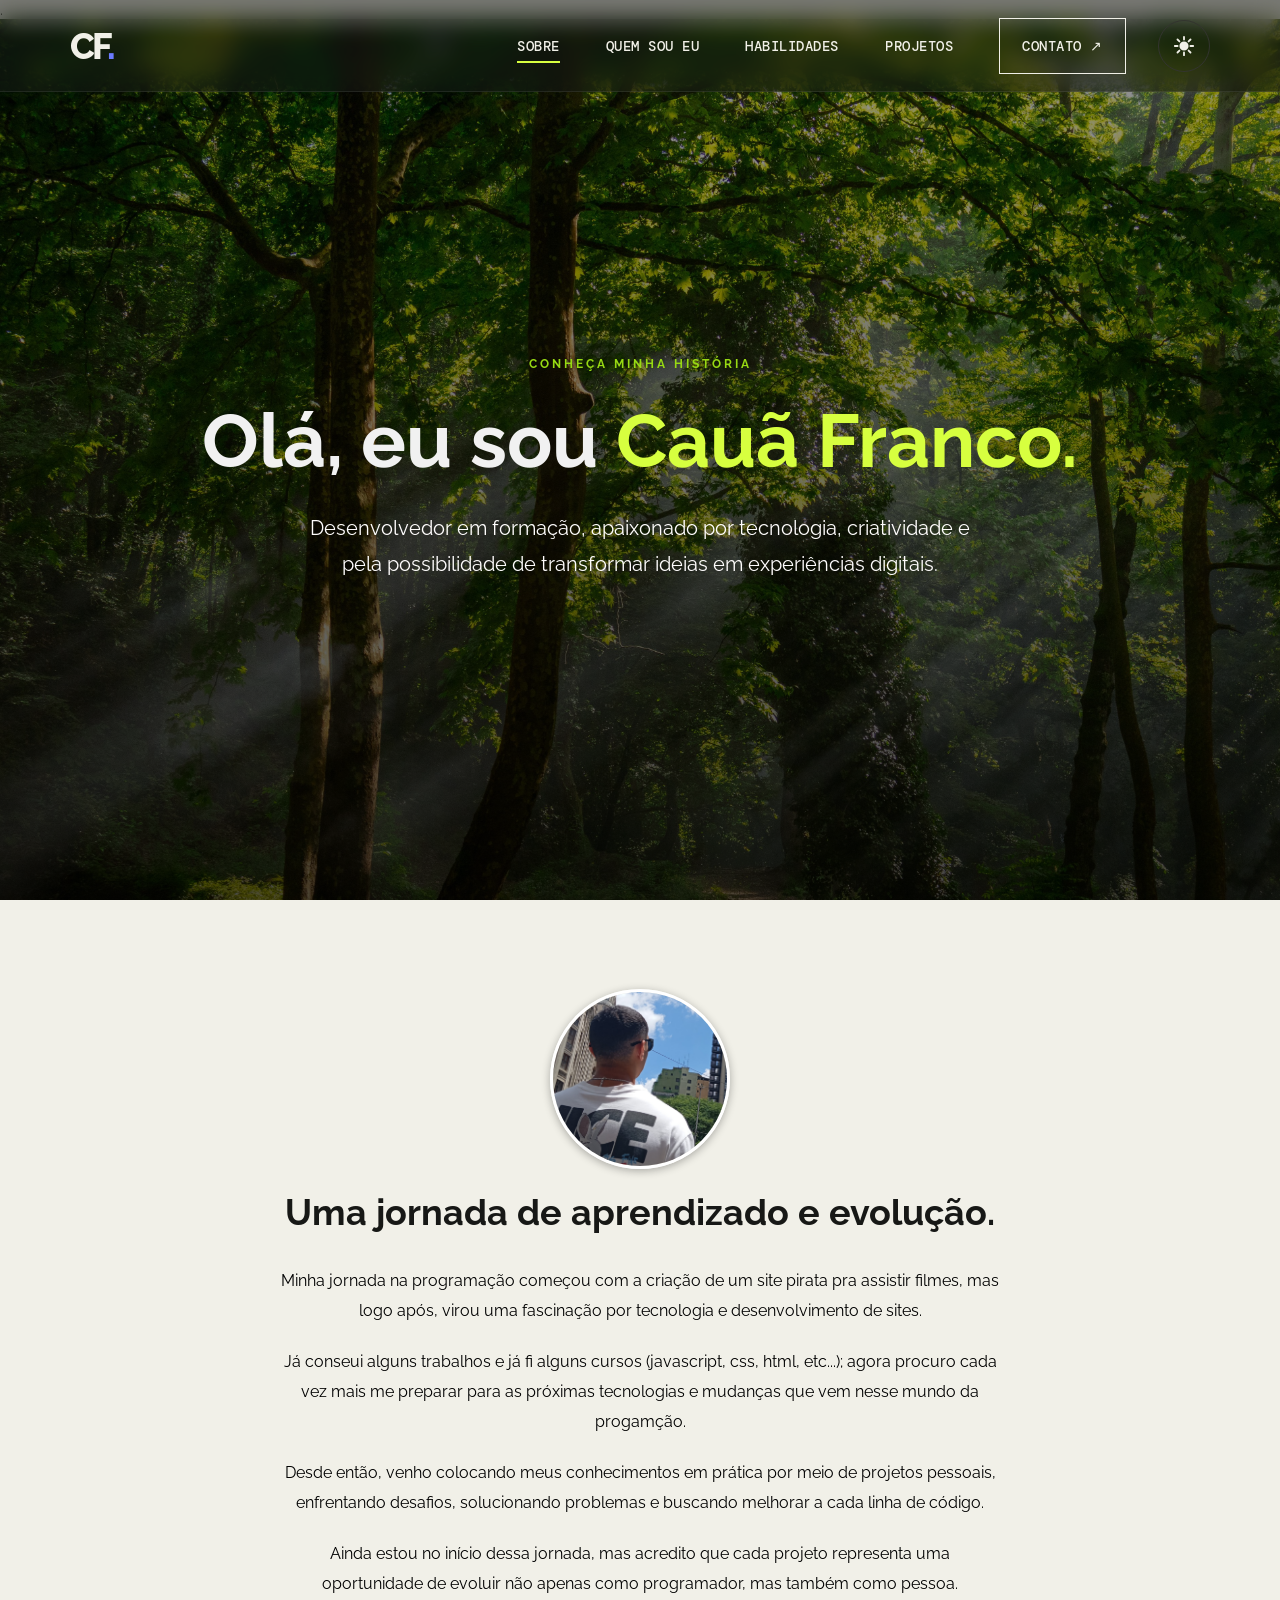
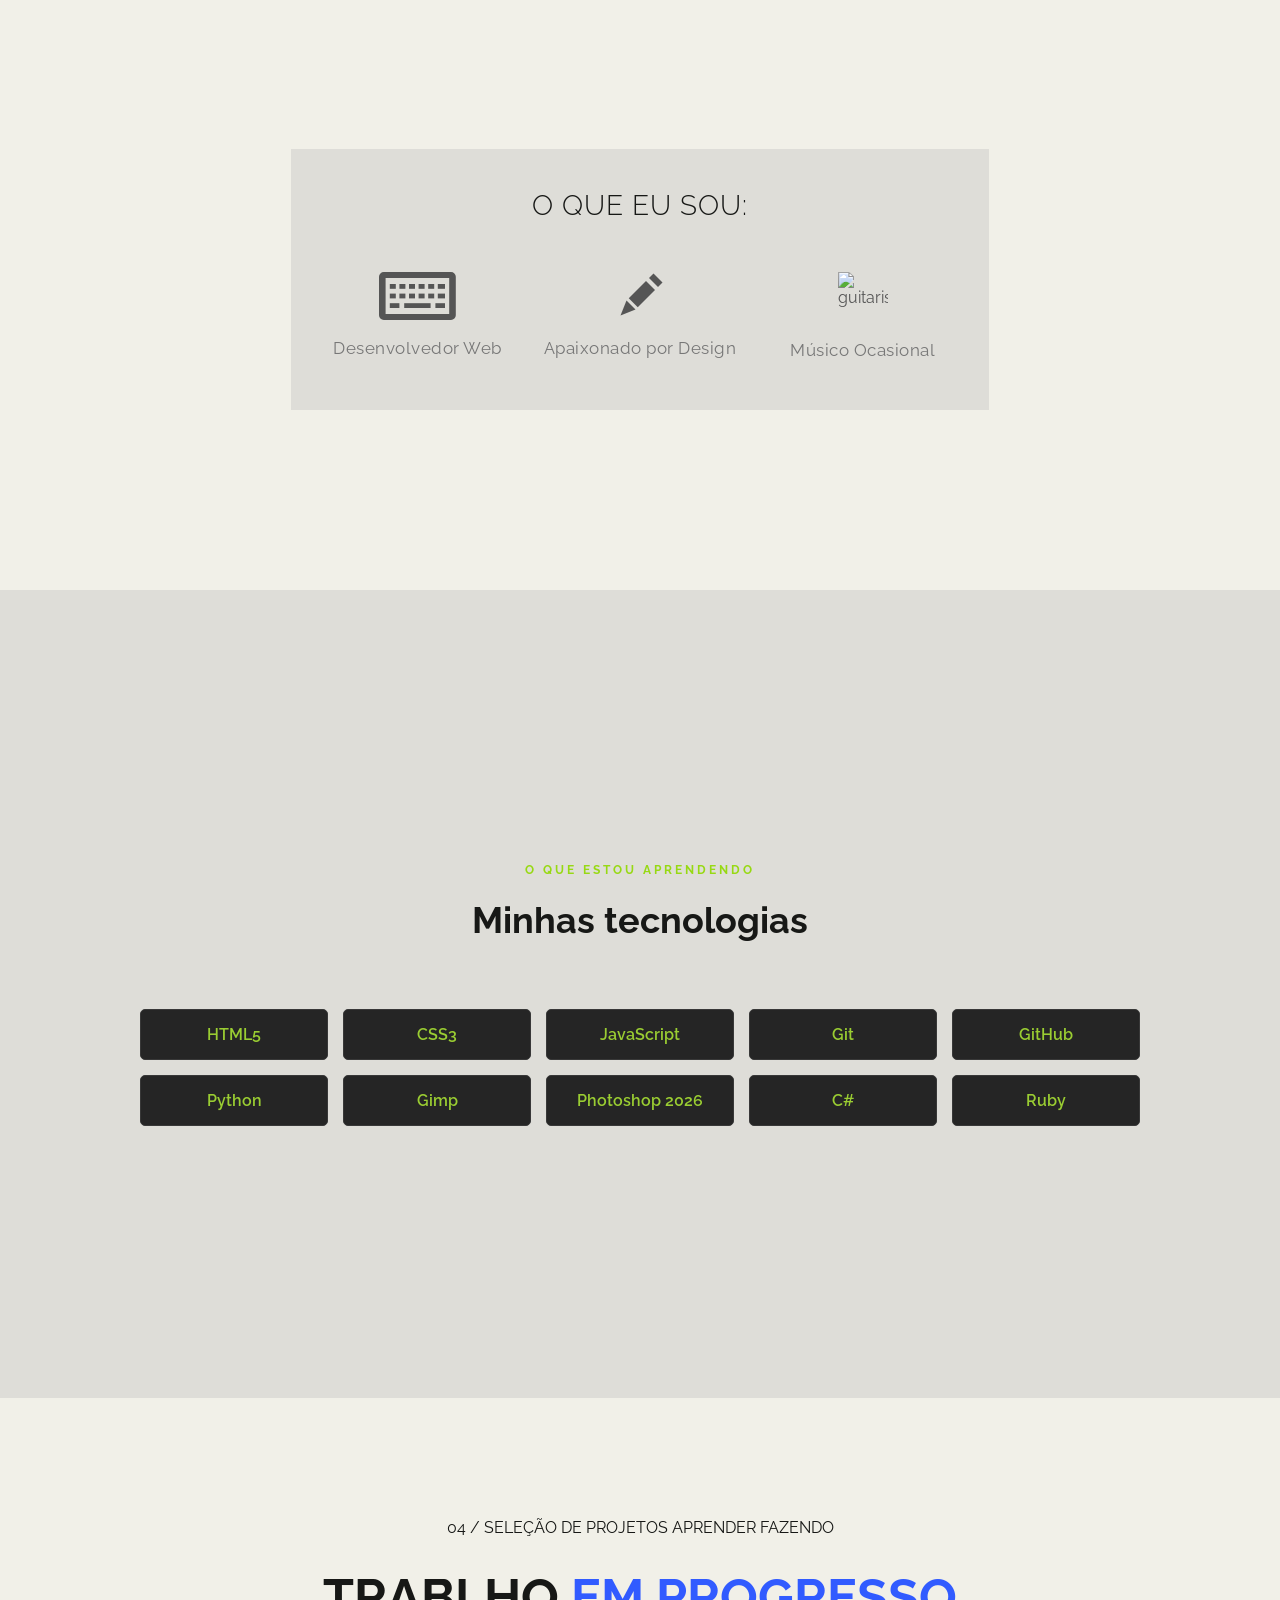
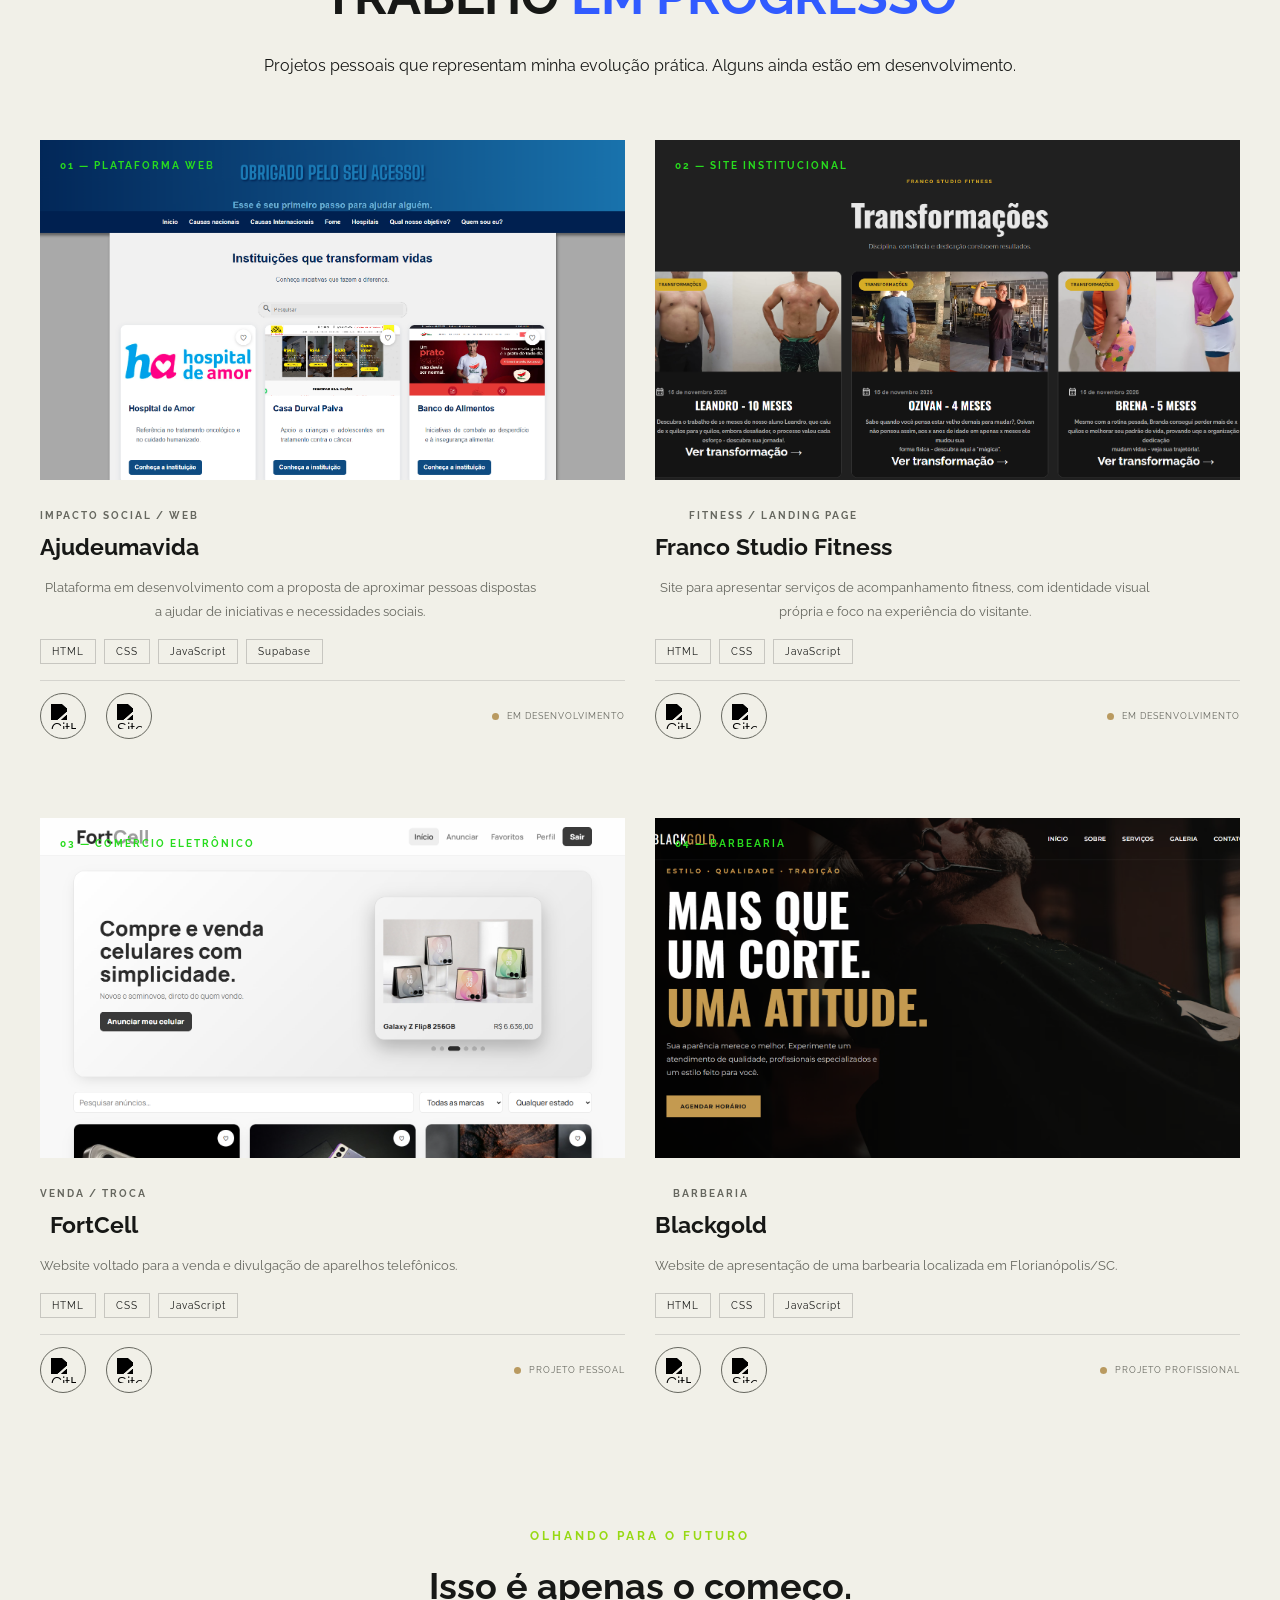
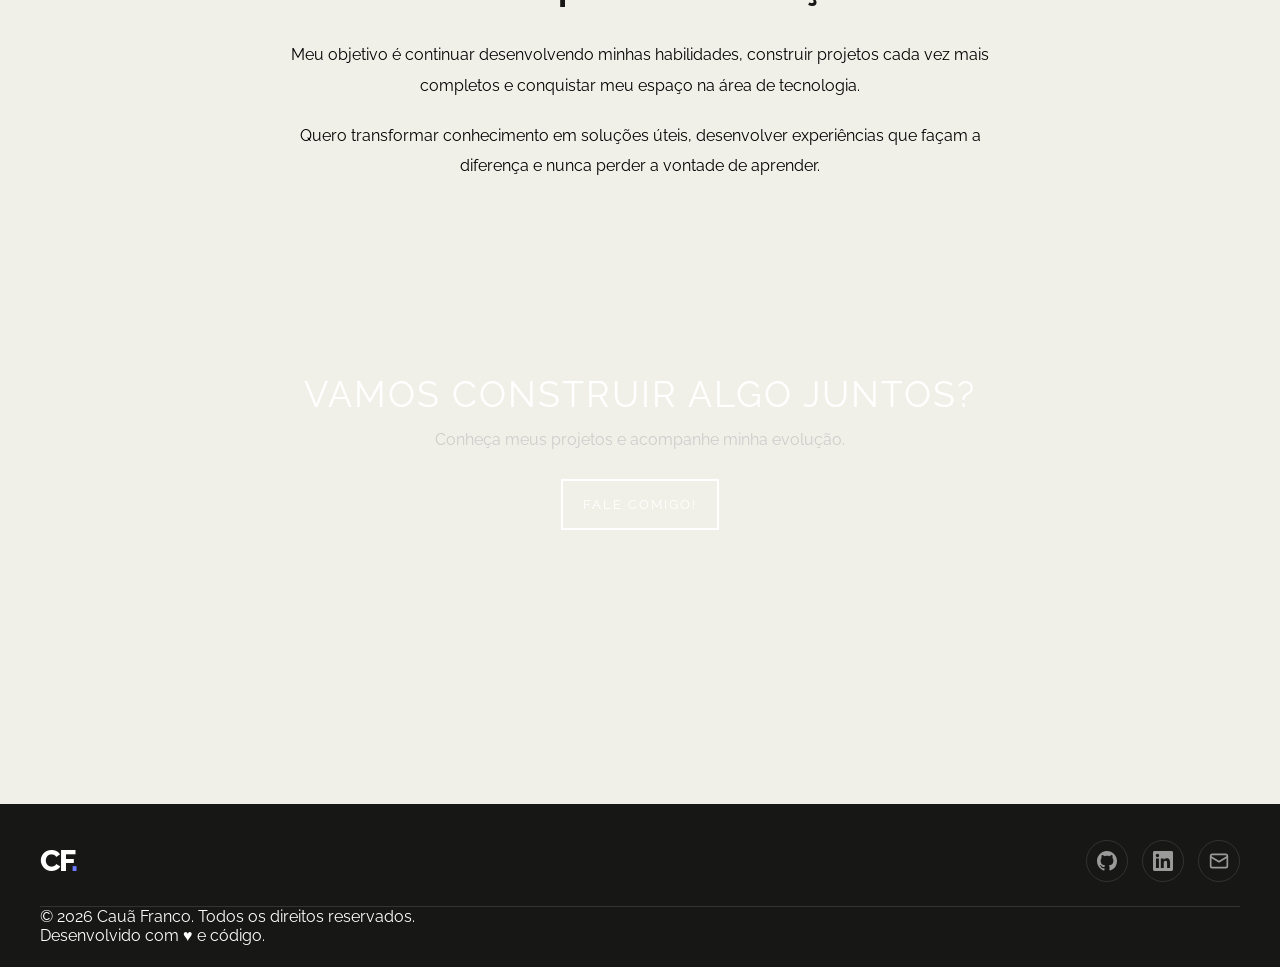
==== index.html @ 5a0cf8c0 "Rename index..html to index.html" ====
<!DOCTYPE html>
<html lang="pt-BR">
<head>
    <meta charset="UTF-8">
    <meta name="viewport" content="width=device-width, initial-scale=1.0">
    <title>Sobre mim | Cauã Franco</title>
    <link rel="stylesheet" href="css/sobre.css">
    <link rel="stylesheet" href="css/imagem.css">
    <link rel="stylesheet" href="css/foto.css">
    <link rel="stylesheet" href="css/header.css">
    <link rel="stylesheet" href="css/dark.css">
    <link rel="stylesheet" href="css/grid.css">.
    <link rel="stylesheet" href="css/footer.css">
    

</head>
<link href="https://fonts.googleapis.com/css2?family=DM+Mono:wght@400;500&display=swap" rel="stylesheet">
<body>
    <header class="topo">
    <a href="index.html" class="logo" aria-label="Ir para o início">CF<span>.</span></a>

    <div class="direita">
        <nav class="menu" id="menu" aria-label="Menu principal">
            <ul>
    <li><a href="#sobre">Sobre</a></li>
    <li><a href="#quem-sou-eu">Quem sou eu</a></li>
    <li><a href="#habilidades">Habilidades</a></li>
    <li><a href="#projetos">Projetos</a></li>
    <li><a href="#contato" class="btn-contato">Contato ↗</a></li>
</ul>
        </nav>

        <button class="tema" id="tema" type="button" aria-label="Alternar tema claro/escuro">
            <svg class="icone-sol" viewBox="0 0 24 24" fill="none" stroke="currentColor" stroke-width="2" stroke-linecap="round" aria-hidden="true">
                <circle cx="12" cy="12" r="4" fill="currentColor"/>
                <path d="M12 2v3M12 19v3M2 12h3M19 12h3M4.9 4.9l2.1 2.1M17 17l2.1 2.1M4.9 19.1L7 17M17 7l2.1-2.1"/>
            </svg>
            <svg class="icone-lua" viewBox="0 0 24 24" fill="none" stroke="currentColor" stroke-width="2" stroke-linecap="round" stroke-linejoin="round" aria-hidden="true">
                <path d="M21 12.8A9 9 0 1 1 11.2 3a7 7 0 0 0 9.8 9.8z"/>
            </svg>
        </button>

        <button class="hamb" id="hamb" type="button" aria-label="Abrir menu" aria-expanded="false" aria-controls="menu">
            <span></span><span></span><span></span>
        </button>
    </div>
</header>
    

    <main class="sobre">
        
        <section class="introducao" id="sobre">
            
            <span class="subtitulo">CONHEÇA MINHA HISTÓRIA</span>

            <h1>Olá, eu sou <span>Cauã Franco.</span></h1>

            <p class="descricao">
                Desenvolvedor em formação, apaixonado por tecnologia,
                criatividade e pela possibilidade de transformar ideias
                em experiências digitais.
            </p>
        </section>

        <section class="trajetoria" id="quem-sou-eu">
            
            <div class="texto">
                <img class="foto" src="imagens/foto.jpeg" alt="foto de perfil">
                
                <h2>Uma jornada de aprendizado e evolução.</h2>
                
                <p style="color: black;">
                    Minha jornada na programação começou com a criação de um site
                    pirata pra assistir filmes, mas logo após, virou uma fascinação por
                    tecnologia e desenvolvimento de sites.
                </p>

                <p style="color: black;">
                    Já conseui alguns trabalhos e já fi alguns
                    cursos (javascript, css, html, etc...); agora
                    procuro  cada vez mais me preparar para as próximas
                    tecnologias e mudanças que vem nesse mundo da progamção.
                </p>

                <p style="color: black;">
                    Desde então, venho colocando meus conhecimentos em
                    prática por meio de projetos pessoais, enfrentando
                    desafios, solucionando problemas e buscando melhorar
                    a cada linha de código.
                </p>

                <p style="color: black;">
                    Ainda estou no início dessa jornada, mas acredito que
                    cada projeto representa uma oportunidade de evoluir
                    não apenas como programador, mas também como pessoa.
                </p>
            </div>

            
            <section class="resumo">
    <h2>O que eu sou:</h2>

    <ul class="resumo-lista">

      <li class="resumo-item">
        <!-- Teclado -->
        <svg viewBox="0 0 64 40" aria-hidden="true">
          <path fill-rule="evenodd" d="M4 0h56a4 4 0 0 1 4 4v32a4 4 0 0 1-4 4H4a4 4 0 0 1-4-4V4a4 4 0 0 1 4-4zm1.5 5v30h53V5h-53z"/>
          <rect x="9"  y="10" width="5" height="4"/>
          <rect x="17" y="10" width="5" height="4"/>
          <rect x="25" y="10" width="5" height="4"/>
          <rect x="33" y="10" width="5" height="4"/>
          <rect x="41" y="10" width="5" height="4"/>
          <rect x="49" y="10" width="6" height="4"/>
          <rect x="9"  y="18" width="5" height="4"/>
          <rect x="17" y="18" width="5" height="4"/>
          <rect x="25" y="18" width="5" height="4"/>
          <rect x="33" y="18" width="5" height="4"/>
          <rect x="41" y="18" width="5" height="4"/>
          <rect x="49" y="18" width="6" height="4"/>
          <rect x="9"  y="26" width="8" height="4"/>
          <rect x="21" y="26" width="22" height="4"/>
          <rect x="47" y="26" width="8" height="4"/>
        </svg>
        <span>Desenvolvedor Web</span>
      </li>

      <li class="resumo-item">
        <!-- Lápis -->
        <svg viewBox="0 0 32 32" aria-hidden="true">
          <path d="M3 29l4-10 6 6z"/>
          <path d="M8.5 17.5L20 6l6 6-11.5 11.5z"/>
          <path d="M22 4l3-3 6 6-3 3z"/>
        </svg>
        <span>Apaixonado por Design</span>
      </li>

      <li class="resumo-item">
        <!-- Árvore -->
        <img width="50" height="50" src="https://img.icons8.com/ios/50/guitarist.png" alt="guitarist"/>
        <span>Músico Ocasional</span>
      </li>

    </ul>
  </section>
        </section>
        <!-- <div class="destaque">
                <span class="codigo">&lt;/&gt;</span>
                <h3>Construindo o futuro, uma linha de código por vez.</h3>
                <p style="color: black;">
                    Curiosidade para aprender. Disciplina para evoluir.
                    Criatividade para construir.
                </p>
            </div> -->

        <section class="conhecimentos">
            <span class="subtitulo2">O QUE ESTOU APRENDENDO</span>

            <h2 class="mys">Minhas tecnologias</h2>

            <div class="tecnologias" id="habilidades">
                <div class="tech">HTML5</div>
                <div class="tech">CSS3</div>
                <div class="tech">JavaScript</div>
                <div class="tech">Git</div>
                <div class="tech">GitHub</div>
                <div class="tech">Python</div>
                <div class="tech">Gimp</div>
                <div class="tech">Photoshop 2026</div>
                <div class="tech">C#</div>
                <div class="tech">Ruby</div>






            </div>
        </section>

        <section class="projects section-wrap" id="projetos">

    <div class="section-heading">
        <span>04 / SELEÇÃO DE PROJETOS</span>
        <span class="section-index">APRENDER FAZENDO</span>
    </div>

    <div class="projects-title">
        <h2 class="trabalho">Trablho <Span>em progresso</Span></h2>
        <p>Projetos pessoais que representam minha evolução prática. Alguns ainda estão em desenvolvimento.</p>
    </div>

    <div class="project-grid">

        <!-- PROJETO 01 -->
        <article class="project-card">
            <div class="project-visual">
                <img src="imagens/auv.png" alt="Ajudeumavida">
                <span class="visual-label">01 — PLATAFORMA WEB</span>
                <div class="visual-bottom">
                    <!-- <span>CONEXÕES QUE AJUDAM</span> -->
                    <!-- <span>↗</span> -->
                </div>
            </div>

            <div class="project-info">
                <div>
                    <span class="project-type">IMPACTO SOCIAL / WEB</span>
                    <h3>Ajudeumavida</h3>
                </div>

                <p>Plataforma em desenvolvimento com a proposta de aproximar pessoas dispostas a ajudar de iniciativas e necessidades sociais.</p>

                <div class="tag-list">
                    <span>HTML</span><span>CSS</span>
                    <span>JavaScript</span><span>Supabase</span>
                </div>

                <div class="project-footer">
                    <div class="imgs-hover">
                        <a href="#" target="_blank" aria-label="GitHub">
                            <img src="https://img.icons8.com/ios/50/github--v1.png" alt="GitHub">
                        </a>
                        <a href="#" target="_blank" aria-label="Site">
                            <img src="https://img.icons8.com/ios/50/link--v1.png" alt="Site">
                        </a>
                    </div>

                    <span class="project-status"><i></i> EM DESENVOLVIMENTO</span>
                </div>
            </div>
        </article>

        <!-- PROJETO 02 -->
        <article class="project-card">
            <div class="project-visual">
                <img src="imagens/fnf.png" alt="Franco Studio Fitness">
                <span class="visual-label">02 — SITE INSTITUCIONAL</span>
                <div class="visual-bottom">
                    <!-- <span>DISCIPLINA • CONSTÂNCIA</span> -->
                    <!-- <span>↗</span> -->
                </div>
            </div>

            <div class="project-info">
                <div>
                    <span class="project-type">FITNESS / LANDING PAGE</span>
                    <h3>Franco Studio Fitness</h3>
                </div>

                <p>Site para apresentar serviços de acompanhamento fitness, com identidade visual própria e foco na experiência do visitante.</p>

                <div class="tag-list">
                    <span>HTML</span><span>CSS</span><span>JavaScript</span>
                </div>

                <div class="project-footer">
                    <div class="imgs-hover">
                        <a href="https://github.com/theguy2006/fsf" target="_blank" rel="noopener noreferrer">
                            <img src="https://img.icons8.com/ios/50/github--v1.png" alt="GitHub">
                        </a>
                        <a href="https://theguy2006.github.io/fsf/" target="_blank" rel="noopener noreferrer">
                            <img src="https://img.icons8.com/ios/50/link--v1.png" alt="Site">
                        </a>
                    </div>

                    <span class="project-status"><i></i> EM DESENVOLVIMENTO</span>
                </div>
            </div>
        </article>

        <!-- PROJETO 03 -->
        <article class="project-card">
            <div class="project-visual">
                <img src="imagens/Captura de tela 2026-11-20 195725.png" alt="FortCell">
                <span class="visual-label">03 — COMÉRCIO ELETRÔNICO</span>
                <div class="cine-title"></span>
                    <!-- <small>SEU PRÓXIMO APARELHO SE ENCONTRA AQUI.</small> -->
                </div>
                <div class="visual-bottom">
                    <!-- <span>VENDA DE ELETRÔNICOS</span> -->
                    <!-- <span>↗</span> -->
                </div>
            </div>

            <div class="project-info">
                <div>
                    <span class="project-type">VENDA / TROCA</span>
                    <h3>FortCell</h3>
                </div>

                <p>Website voltado para a venda e divulgação de aparelhos telefônicos.</p>

                <div class="tag-list">
                    <span>HTML</span><span>CSS</span><span>JavaScript</span>
                </div>

                <div class="project-footer">
                    <div class="imgs-hover">
                        <a href="https://github.com/theguy2006/celularhub_v2" target="_blank" rel="noopener noreferrer">
                            <img src="https://img.icons8.com/ios/50/github--v1.png" alt="GitHub">
                        </a>
                        <a href="https://theguy2006.github.io/celularhub_v2/" target="_blank" rel="noopener noreferrer">
                            <img src="https://img.icons8.com/ios/50/link--v1.png" alt="Site">
                        </a>
                    </div>

                    <span class="project-status"><i></i> PROJETO PESSOAL</span>
                </div>
            </div>
        </article>

        <!-- PROJETO 04 -->
        <article class="project-card">
            <div class="project-visual">
                <img src="imagens/barber.png" alt="Blackgold Barbearia">
                <span class="visual-label">04 — BARBEARIA</span>
                <div class="barber"></span></div>
                <div class="visual-bottom">
                    <!-- <span>SERVIÇOS DE BARBEARIA</span> -->
                    <!-- <span>↗</span> -->
                </div>
            </div>

            <div class="project-info">
                <div>
                    <span class="project-type">BARBEARIA</span>
                    <h3>Blackgold</h3>
                </div>

                <p>Website de apresentação de uma barbearia localizada em Florianópolis/SC.</p>

                <div class="tag-list">
                    <span>HTML</span><span>CSS</span><span>JavaScript</span>
                </div>

                <div class="project-footer">
                    <div class="imgs-hover">
                        <a href="https://github.com/theguy2006/barbearia" target="_blank" rel="noopener noreferrer">
                            <img src="https://img.icons8.com/ios/50/github--v1.png" alt="GitHub">
                        </a>
                        <a href="https://theguy2006.github.io/barbearia/" target="_blank" rel="noopener noreferrer">
                            <img src="https://img.icons8.com/ios/50/link--v1.png" alt="Site">
                        </a>
                    </div>

                    <span class="project-status"><i></i> PROJETO PROFISSIONAL</span>
                </div>
            </div>
        </article> <br> <br> <br>

    </div>
</section>
        

        <section class="objetivo">
            <span class="subtitulo">OLHANDO PARA O FUTURO</span>

            <h2>Isso é apenas o começo.</h2>

            <p style="color: black;">
                Meu objetivo é continuar desenvolvendo minhas habilidades,
                construir projetos cada vez mais completos e conquistar
                meu espaço na área de tecnologia.
            </p>

            <p style="color: black;">
                Quero transformar conhecimento em soluções úteis,
                desenvolver experiências que façam a diferença
                e nunca perder a vontade de aprender.
            </p>
        </section>

        <section class="banner-destaque" id="contato">

    <div class="banner-conteudo">
        <h2>VAMOS CONSTRUIR ALGO JUNTOS?</h2>

        <p>Conheça meus projetos e acompanhe minha evolução.</p>

        <a href="mailto:cauafranco259@gmail.com" target="_blank" class="banner-botao">
            FALE COMIGO!    
        </a>
    </div>

</section>

    </main> <br> <br> <br> <br> <br> <br> <br> <br>
    
<footer class="footer-mini">
    <div class="footer-mini-container">

        <div class="footer-mini-top">
            <a href="index.html" class="footer-mini-logo">CF<span>.</span></a>

            <nav class="footer-mini-social" aria-label="Redes sociais">

    <a href="https://github.com/theguy2006" target="_blank" rel="noopener noreferrer" aria-label="GitHub" title="GitHub">
        <svg viewBox="0 0 16 16" fill="currentColor" aria-hidden="true">
            <path d="M8 0C3.58 0 0 3.58 0 8c0 3.54 2.29 6.53 5.47 7.59.4.07.55-.17.55-.38 0-.19-.01-.82-.01-1.49-2.01.37-2.53-.49-2.69-.94-.09-.23-.48-.94-.82-1.13-.28-.15-.68-.52-.01-.53.63-.01 1.08.58 1.23.82.72 1.21 1.87.87 2.33.66.07-.52.28-.87.51-1.07-1.78-.2-3.64-.89-3.64-3.95 0-.87.31-1.59.82-2.15-.08-.2-.36-1.02.08-2.12 0 0 .67-.21 2.2.82.64-.18 1.32-.27 2-.27.68 0 1.36.09 2 .27 1.53-1.04 2.2-.82 2.2-.82.44 1.1.16 1.92.08 2.12.51.56.82 1.27.82 2.15 0 3.07-1.87 3.75-3.65 3.95.29.25.54.73.54 1.48 0 1.07-.01 1.93-.01 2.2 0 .21.15.46.55.38A8.013 8.013 0 0016 8c0-4.42-3.58-8-8-8z"/>
        </svg>
    </a>

    <a href="https://www.linkedin.com/" target="_blank" rel="noopener noreferrer" aria-label="LinkedIn" title="LinkedIn">
        <svg viewBox="0 0 24 24" fill="currentColor" aria-hidden="true">
            <path d="M20.447 20.452h-3.554v-5.569c0-1.328-.027-3.037-1.852-3.037-1.853 0-2.136 1.445-2.136 2.939v5.667H9.351V9h3.414v1.561h.046c.477-.9 1.637-1.85 3.37-1.85 3.601 0 4.267 2.37 4.267 5.455v6.286zM5.337 7.433a2.062 2.062 0 01-2.063-2.065 2.064 2.064 0 112.063 2.065zm1.782 13.019H3.555V9h3.564v11.452zM22.225 0H1.771C.792 0 0 .774 0 1.729v20.542C0 23.227.792 24 1.771 24h20.451C23.2 24 24 23.227 24 22.271V1.729C24 .774 23.2 0 22.222 0h.003z"/>
        </svg>
    </a>

    <a href="mailto:cauafranco259@gmail.com" aria-label="E-mail" title="E-mail">
        <svg viewBox="0 0 24 24" fill="none" stroke="currentColor" stroke-width="2" stroke-linecap="round" stroke-linejoin="round" aria-hidden="true">
            <rect x="2" y="4" width="20" height="16" rx="2"/>
            <path d="M22 7l-10 6L2 7"/>
        </svg>
    </a>

</nav>
        </div>

        <div class="footer-mini-bottom">
            <p style="color: white;">© 2026 Cauã Franco. Todos os direitos reservados.</p>
            <p style="color: white;">Desenvolvido com <span>♥</span> e código.</p>
        </div>

    </div>
</footer>

<script src="scrips/animation.js"></script>
<script src="scrips/header.js"></script>

</body>
</html>
---- css/sobre.css ----
@import url('https://fonts.googleapis.com/css2?family=Raleway:wght@300;400;500;600;700;800&display=swap');

:root {
  --paper: #f1f0e8;
  --ink: #171816;
  --muted: #66675f;
  --line: #c9c8bd;
  --acid: #d7ff3f;
  --blue: #315bff;

  --section-bg: #deddd8;
  --card-bg: yellowgreen;
  --card-text: #171816;
  --paragraph: #66675f;
}

* {
  margin: 0;
  padding: 0;
  box-sizing: border-box;
  font-family: 'Raleway', sans-serif;
}

body {
  background: var(--paper);
  color: var(--ink);
  overflow-x: hidden;
  width: 100%;
}

/* ---------- Animação Fade In ---------- */

.reveal {
  opacity: 0;
  transform: translateY(25px);
  transition: opacity 0.8s ease, transform 0.8s ease;
}

.reveal.in-view {
  opacity: 1;
  transform: translateY(0);
}

/* ---------- Foto de perfil ---------- */

.foto {
  display: block;
  width: 150px;
  height: 150px;
  border-radius: 50%;
  object-fit: cover;
  margin: 10px auto;
  border: 3px solid #ffffff;
  box-shadow: 0 2px 8px rgba(0, 0, 0, 0.3);
}

/* ---------- Container geral ---------- */

.sobre {
  width: 100%;
  max-width: 1200px;
  margin: 0 auto;
  text-align: center;
}

/* ---------- Subtítulos (texto verde pequeno) ---------- */

.subtitulo,
.subtitulo2 {
  display: block;
  color: rgb(151, 217, 19);
  font-size: 12px;
  font-weight: 700;
  letter-spacing: 3px;
  text-align: center;
}

/* ---------- Introdução (topo) ---------- */

.introducao {
  width: 100vw;
  min-height: 100vh;
  position: relative;
  left: 50%;
  margin-left: -50vw;

  background-image:
    linear-gradient(rgba(0, 0, 0, 0.4), rgba(0, 0, 0, 0.7)),
    url("../imagens/alessio-soggetti-gdE-5Oui1Y0-unsplash.jpg");
  background-size: cover;
  background-position: center;
  background-repeat: no-repeat;
  background-attachment: fixed;

  display: flex;
  flex-direction: column;
  justify-content: center;
  align-items: center;

  padding: 0 10%;
  text-align: center;
}

.introducao h1 {
  font-size: clamp(40px, 7vw, 75px);
  margin: 25px 0;
  font-weight: 700;
  color: #f1f1f1;
}

.introducao h1 span {
  color: var(--acid);
}

.descricao {
  margin: 0 auto;
  color: #fffdfd;
  font-size: 20px;
  line-height: 1.8;
  max-width: 700px;
  text-align: center;
}

/* ---------- Trajetória ---------- */

.trajetoria {
  display: grid;
  grid-template-columns: minmax(0, 1fr);
  justify-items: center;
  align-items: center;
  gap: 70px;
  max-width: 900px;
  margin: 0 auto 120px;
  padding-top: 60px;
  text-align: center;
}

.destaque {
  width: 100%;
  max-width: 600px;
  background: var(--card-bg);
  border: 1px solid #383838;
  border-radius: 12px;
  padding: 40px;
  text-align: center;
}

.destaque h3 {
  font-size: 25px;
  margin: 25px 0;
  line-height: 1.5;
}

.destaque p {
  color: var(--card-text);
  line-height: 1.8;
}

.parar {
  color: black;
}

.codigo {
  color: var(--ink);
  font-size: 55px;
  font-weight: 800;
}

/* ---------- Conhecimentos ---------- */

.conhecimentos {
  width: 100vw;
  position: relative;
  left: 50%;
  margin-left: -50vw;
  margin-bottom: 120px;
  padding: 100px 5%;
  background-color: var(--section-bg);
  text-align: center;
}

.tecnologias {
  --gap: 15px;
  display: flex;
  flex-wrap: wrap;
  justify-content: center;
  align-items: stretch;
  gap: var(--gap);
  max-width: 1000px;   /* largura total das 5 colunas */
  margin: 35px auto 0;
}

.tech {
  flex: 0 0 calc((100% - 4 * var(--gap)) / 5); /* 5 por linha */
  text-align: center;
}

.tech {
  padding: 15px 25px;
  background: #252525;
  border: 1px solid #383838;
  border-radius: 5px;
  color: yellowgreen;
  font-weight: 600;
  transition: 0.3s;
}

.tech:hover {
  transform: translateY(-5px);
}

/* ---------- Objetivo ---------- */

.objetivo {
  max-width: 940px;
  margin: 0 auto;
  padding-bottom: 50px;
  text-align: center;
}

/* ---------- Títulos e textos centralizados (padrão único) ---------- */

.texto,
.conhecimentos,
.objetivo {
  text-align: center;
}

.texto h2,
.conhecimentos h2,
.objetivo h2,
.mys {
  display: block;
  margin: 20px auto 30px;
  font-size: clamp(26px, 4vw, 36px);
  line-height: 1.3;
  text-align: center;
}

.texto p,
.objetivo p {
  max-width: 720px;
  margin: 0 auto 20px;
  color: var(--paragraph);
  font-size: 16px;
  line-height: 1.9;
  text-align: center;
}
.trabalho{
    font-size: 50px;
    text-transform: uppercase;
    padding: 30px;
}
.trabalho span{
    color: #315bff;
}
/* ---------- Responsivo (sempre por último) ---------- */

@media (max-width: 768px) {
  .sobre {
    width: 90%;
    padding: 65px 0;
  }

  .introducao {
    margin-bottom: 75px;
  }

  .trajetoria {
    gap: 35px;
    margin-bottom: 80px;
  }

  .destaque {
    padding: 30px 20px;
  }



  .descricao {
    font-size: 18px;
  }
}
.conhecimentos {
  min-height: calc(100vh - 92px); /* tela inteira, menos a altura do header */
  display: flex;
  flex-direction: column;
  justify-content: center;
  align-items: center;
  padding: 60px 5%;
}
@media (max-width: 768px) {
  .tech {
    flex: 0 0 calc((100% - 2 * var(--gap)) / 3); /* 3 por linha */
  }
}

@media (max-width: 480px) {
  .tech {
    flex: 0 0 calc((100% - var(--gap)) / 2); /* 2 por linha */
  }
}
---- css/imagem.css ----
.banner-destaque {
    width: 100vw;
    min-height: 400px;

    position: relative;
    left: 50%;
    margin-left: -50vw;

    box-sizing: border-box;

    display: flex;
    align-items: center;
    justify-content: center;

    overflow: hidden;
    text-align: center;

    background-image:
        linear-gradient(
            rgba(0, 0, 0, 0.65),
            rgba(0, 0, 0, 0.65)
        ),
        url("../imagens/pc.jpg");

    background-size: cover;
    background-position: center;
    background-repeat: no-repeat;
    background-attachment: fixed;
}

.banner-conteudo {
    position: relative;
    z-index: 1;
    padding: 40px 20px;
    color: white;
}

.banner-conteudo h2 {
    font-size: clamp(22px, 3vw, 36px);
    font-weight: 400;
    letter-spacing: 2px;
    margin-bottom: 15px;
}

.banner-conteudo p {
    color: #ccc;
    font-size: 16px;
    margin-bottom: 30px;
}

.banner-botao {
    display: inline-block;
    padding: 16px 20px;

    border: 2px solid white;
    color: white;

    text-decoration: none;
    letter-spacing: 2px;
    font-size: 13px;

    transition: 0.3s;
}

.banner-botao:hover {
    background: white;
    color: black;
    padding: 16px 30px;
}
---- css/foto.css ----
.foto {
  display: block;
  width: 180px;
  height: auto;
  border-radius: 50%;
  object-fit: cover;
  margin: 10px auto;
  border: 3px solid #ffffff;
  box-shadow: 0 2px 8px rgba(0, 0, 0, 0.3);
}
.resumo {
      max-width: 820px;
      margin: 60px auto;
      padding: 40px 30px 50px;
      background: #DEDDD8;
      text-align: center;
    }

    .resumo h2 {
      margin: 0 0 50px;
      font-size: clamp(20px, 3vw, 28px);
      font-weight: 300;
      letter-spacing: 1px;
      text-transform: uppercase;
      color: #171816;
    }

    .resumo-lista {
      display: grid;
      grid-template-columns: repeat(3, 1fr);
      gap: 30px;
      list-style: none;
    }

    .resumo-item {
      display: flex;
      flex-direction: column;
      align-items: center;
      gap: 18px;
      color: #555;
      transition: transform 0.3s ease;
    }

    .resumo-item:hover {
      transform: translateY(-5px);
    }

    .resumo-item svg {
      height: 48px;
      width: auto;
      fill: currentColor;
    }

    .resumo-item span {
      font-size: 17px;
      font-weight: 400;
      letter-spacing: 0.5px;
      color: #777;
    }

    @media (max-width: 600px) {
      .resumo-lista {
        grid-template-columns: 1fr;
        gap: 40px;
      }
    }

    /* ===== ATÉ AQUI ===== */

    body {
      margin: 0;
      background: #f1f0e8;
      font-family: 'Raleway', sans-serif;
    }
---- css/header.css ----
html {
  scroll-behavior: smooth;
  scroll-padding-top: 92px;
}

.topo {
  position: fixed;
  top: 0;
  left: 0;
  width: 100%;
  height: 92px;
  z-index: 1000;
  display: flex;
  align-items: center;
  justify-content: space-between;
  padding: 0 clamp(20px, 5.5vw, 105px);
  border-bottom: 1px solid #2a2b28;
    background: rgba(23, 24, 22, 0.55);
  -webkit-backdrop-filter: blur(12px) saturate(140%);
  backdrop-filter: blur(12px) saturate(140%);
  border-bottom: 1px solid rgba(255, 255, 255, 0.08);

}

.logo {
  font-size: 36px;
  font-weight: 800;
  letter-spacing: -3px;
  color: #f1f0e8;
  text-decoration: none;
  line-height: 1;
}

.logo span {
  color: #6c7bff;
}

.direita {
  display: flex;
  align-items: center;
  gap: clamp(20px, 2.5vw, 48px);
}

/* Menu */
.menu ul {
  display: flex;
  align-items: center;
  gap: clamp(24px, 3.6vw, 70px);
  list-style: none;
}

.menu a {
  position: relative;
  font-family: 'DM Mono', monospace;
  font-size: 14px;
  font-weight: 500;
  letter-spacing: 0.5px;
  text-transform: uppercase;
  text-decoration: none;
  color: #f1f0e8;
  padding: 6px 0;
}

.menu a:not(.btn-contato)::after {
  content: "";
  position: absolute;
  left: 0;
  bottom: -2px;
  width: 100%;
  height: 2px;
  background: #d7ff3f;
  transform: scaleX(0);
  transform-origin: left;
  transition: transform 0.3s ease;
}

.menu a:not(.btn-contato):hover::after,
.menu a.ativo:not(.btn-contato)::after {
  transform: scaleX(1);
}

.menu .btn-contato {
  display: inline-block;
  padding: 18px 22px;
  border: 1px solid #f1f0e8;
  transition: background 0.3s ease, color 0.3s ease;
}

.menu .btn-contato:hover {
  background: #f1f0e8;
  color: #171816;
}

/* Botão de tema */
.tema {
  width: 52px;
  height: 52px;
  display: grid;
  place-items: center;
  border-radius: 50%;
  border: 1px solid #33342f;
  background: transparent;
  color: #f1f0e8;
  cursor: pointer;
  transition: border-color 0.3s ease, transform 0.3s ease;
}

.tema:hover {
  border-color: #f1f0e8;
  transform: rotate(20deg);
}

.tema svg {
  width: 22px;
  height: 22px;
}

.icone-lua {
  display: none;
}

[data-theme="dark"] .icone-sol {
  display: none;
}

[data-theme="dark"] .icone-lua {
  display: block;
}

/* Hambúrguer (só no celular) */
.hamb {
  display: none;
  width: 52px;
  height: 52px;
  border-radius: 50%;
  border: 1px solid #33342f;
  background: transparent;
  cursor: pointer;
  flex-direction: column;
  align-items: center;
  justify-content: center;
  gap: 5px;
}

.hamb span {
  width: 20px;
  height: 2px;
  background: #f1f0e8;
}

@media (max-width: 900px) {
  .hamb {
    display: flex;
  }

  .menu {
    position: absolute;
    top: 92px;
    left: 0;
    width: 100%;
    background: #171816;
    border-bottom: 1px solid #2a2b28;
    max-height: 0;
    overflow: hidden;
    transition: max-height 0.4s ease;
  }

  .menu.aberto {
    max-height: 420px;
  }

  .menu ul {
    flex-direction: column;
    align-items: center;
    gap: 26px;
    padding: 30px 20px 36px;
  }
}
---- css/dark.css ----
/* ===== dark.css ===== */

/* Transição suave ao trocar de tema */
.resumo,
.conhecimentos,
.tech,
.project-card,
.footer-mini {
  transition: background 0.3s ease, color 0.3s ease, border-color 0.3s ease;
}

/* Cores base do tema escuro */
[data-theme="dark"] {
  color-scheme: dark; /* barra de rolagem e campos também ficam escuros */
  --paper: #121311;
  --ink: #f1f0e8;
  --muted: #a7a89f;
  --line: #2f302b;
  --section-bg: #1a1b19;
  --paragraph: #b9bab0;
}

/* Foto de perfil */
[data-theme="dark"] .foto {
  border-color: #2f302b;
  box-shadow: 0 2px 10px rgba(0, 0, 0, 0.6);
}

/* "O que eu sou" */
[data-theme="dark"] .resumo {
  background: #1d1e1b;
}

[data-theme="dark"] .resumo h2 {
  color: var(--ink);
}

[data-theme="dark"] .resumo-item {
  color: #d4d4cb;
}

[data-theme="dark"] .resumo-item span {
  color: #9a9b92;
}

/* Ícones pretos (guitarrista) viram claros */
[data-theme="dark"] .resumo-item img {
  filter: invert(1);
}

/* Tecnologias */
[data-theme="dark"] .tech {
  background: #252622;
  border-color: #33342f;
}

/* Projetos (ajuste os nomes se o seu CSS usar outros) */
[data-theme="dark"] .project-card {
  background: #1a1b19;
  border-color: var(--line);
}

[data-theme="dark"] .project-info h3,
[data-theme="dark"] .projects-title h2 {
  color: var(--ink);
}

[data-theme="dark"] .project-info p,
[data-theme="dark"] .projects-title p {
  color: var(--paragraph);
}

[data-theme="dark"] .section-heading,
[data-theme="dark"] .project-type {
  color: var(--muted);
}

[data-theme="dark"] .tag-list span {
  border-color: var(--line);
  color: var(--paragraph);
}

/* Ícones pretos de GitHub/Site nos cards */
[data-theme="dark"] .imgs-hover img {
  filter: invert(1);
}

/* Rodapé: separa do fundo, que agora é escuro também */
[data-theme="dark"] .footer-mini {
  border-top: 1px solid var(--line);
}
/* Fundo geral */
html[data-theme="dark"],
html[data-theme="dark"] body {
  background: #121311;
  color: #f1f0e8;
}

/* Blocos que não devem ter fundo próprio */
html[data-theme="dark"] .sobre,
html[data-theme="dark"] .trajetoria,
html[data-theme="dark"] .texto,
html[data-theme="dark"] .objetivo {
  background: transparent;
}

/* Seção de tecnologias (tinha cor fixa #deddd8) */
html[data-theme="dark"] .conhecimentos {
  background: #1a1b19;
}

/* Textos: o !important vence até o style="color: black" que ficou no HTML */
html[data-theme="dark"] .texto p,
html[data-theme="dark"] .objetivo p {
  color: #f1f0e8 !important;
}
---- css/grid.css ----
/* GRID DE PROJETOS */

.project-grid {
    display: grid;
    grid-template-columns: repeat(2, minmax(0, 1fr));
    gap: 55px 30px;
    margin-top: 65px;
}

.project-card {
    min-width: 0;
    display: flex;
    flex-direction: column;
}

/* VISUAL */

.project-visual {
    position: relative;
    height: 340px;
    min-height: 300px;
    padding: 0;
    overflow: hidden;
    background: #e7e5dc;
}

.project-visual img {
    width: 100%;
    height: 100%;
    min-height: 0;
    object-fit: cover;
    object-position: top;
    display: block;
    transition: transform .7s ease;
}

.project-card:hover .project-visual img {
    transform: scale(1.04);
}

/* ELEMENTOS SOBRE A IMAGEM */

.visual-label {
    position: absolute;
    top: 20px;
    left: 20px;
    font-size: 10px;
    letter-spacing: 2px;
    font-weight: 700;
    color: rgb(40, 220, 30);
    z-index: 2;
}

.visual-word,
.fitness-mark,
.cine-title,
.barber {
    position: absolute;
    top: 50%;
    left: 50%;
    transform: translate(-50%, -50%);
    z-index: 2;
    color: white;
    font-size: clamp(25px, 4vw, 45px);
    font-weight: 800;
    white-space: nowrap;
}

.uv, .sfs, .cine-title span, .barber span {
    color: #d2ad70;
}

.sfs, .cine-title small {
    display: block;
    font-size: 11px;
    letter-spacing: 3px;
    text-align: center;
}

.visual-bottom {
    position: absolute;
    bottom: 20px;
    left: 20px;
    right: 20px;
    display: flex;
    justify-content: space-between;
    color: yellowgreen;
    font-size: 10px;
    letter-spacing: 2px;
    z-index: 2;
}

/* INFORMAÇÕES */

.project-info {
    display: flex;
    flex-direction: column;
    align-items: flex-start;
    gap: 16px;
    padding: 24px 0;
}

.project-type {
    font-size: 10px;
    letter-spacing: 2px;
    color: var(--muted);
    font-weight: 700;
}

.project-info h3 {
    font-size: 23px;
    margin-top: 10px;
}

.project-info p {
    max-width: 500px;
    font-size: 13px;
    line-height: 1.8;
    color: var(--muted);
}

/* TECNOLOGIAS */

.tag-list {
    display: flex;
    flex-wrap: wrap;
    gap: 8px;
}

.tag-list span {
    border: 1px solid rgba(100, 100, 100, .3);
    padding: 6px 11px;
    font-size: 10px;
    letter-spacing: 1px;
}

/* RODAPÉ DO CARD */

.project-footer {
    width: 100%;
    display: flex;
    justify-content: space-between;
    align-items: center;
    gap: 15px;
    padding-top: 12px;
    border-top: 1px solid rgba(100, 100, 100, .2);
}


/* BOTÕES DOS PROJETOS */

.imgs-hover {
    display: flex;
    align-items: center;
    gap: 20px;
}

.imgs-hover a {
    width: 46px;
    height: 46px;

    display: flex;
    align-items: center;
    justify-content: center;

    background: var(--paper);
    border: 1px solid var(--muted);
    border-radius: 50%;

    transition: all .3s ease;
}

.imgs-hover img {
    width: 25px;
    height: 25px;
    object-fit: contain;

    /* Ícones pretos no modo claro */
    filter: brightness(0);

    transition: all .3s ease;
}

/* HOVER */

.imgs-hover a:hover {
    background: var(--ink);
    border-color: var(--ink);
}

.imgs-hover a:hover img {
    filter: invert(1);
    transform: scale(1.1);
}

/* MODO ESCURO */

[data-theme="dark"] .imgs-hover a {
    background: var(--ink);
    border-color: rgba(255, 255, 255, .25);
}

[data-theme="dark"] .imgs-hover img {
    filter: invert(1);
}

[data-theme="dark"] .imgs-hover a:hover {
    background: var(--paper);
    border-color: var(--paper);
}

[data-theme="dark"] .imgs-hover a:hover img {
    filter: brightness(0);
}



/* STATUS */

.project-status {
    display: flex;
    align-items: center;
    gap: 8px;
    font-size: 9px;
    letter-spacing: 1px;
    color: var(--muted);
}

.project-status i {
    width: 7px;
    height: 7px;
    background: #b99a60;
    border-radius: 50%;
}

/* RESPONSIVIDADE */

@media (max-width: 800px) {
    .project-grid {
        grid-template-columns: 1fr;
        gap: 35px;
    }

    .project-visual {
        height: 320px;
    }
}

@media (max-width: 480px) {
    .project-visual {
        height: 250px;
        min-height: 250px;
    }

    .project-info h3 {
        font-size: 20px;
    }

    .project-footer {
        flex-wrap: wrap;
    }
}
---- css/footer.css ----
.footer-mini {
  background: #171816;
  padding: 36px 20px 22px;
}

.footer-mini-container {
  max-width: 1200px;
  margin: 0 auto;
}

.footer-mini-top {
  display: flex;
  align-items: center;
  justify-content: space-between;
  gap: 20px;
  padding-bottom: 24px;
  border-bottom: 1px solid #33342f;
}

.footer-mini-logo {
  font-size: 30px;
  font-weight: 800;
  letter-spacing: -2.5px;
  line-height: 1;
  color: #ffffff;
  text-decoration: none;
}

.footer-mini-logo span {
  color: #6c7bff;
}

.footer-mini-social {
  display: flex;
  gap: 32px;
}

.footer-mini-social a {
  position: relative;
  font-size: 15px;
  color: #9a9a9a;
  text-decoration: none;
  transition: color 0.3s ease;
}

.footer-mini-social a::after {
  content: "";
  position: absolute;
  left: 0;
  bottom: -4px;
  width: 100%;
  height: 1px;
  background: #d7ff3f;
  transform: scaleX(0);
  transform-origin: left;
  transition: transform 0.3s ease;
}

.footer-mini-social {
  display: flex;
  gap: 14px;
}

.footer-mini-social a {
  width: 42px;
  height: 42px;
  display: grid;
  place-items: center;
  border: 1px solid #33342f;
  border-radius: 50%;
  color: #9a9a9a;
  transition: color 0.3s ease, border-color 0.3s ease, transform 0.3s ease;
}

.footer-mini-social a:hover {
  color: #f1f0e8;
  border-color: #f1f0e8;
  transform: translateY(-3px);
}

.footer-mini-social svg {
  width: 20px;
  height: 20px;
}
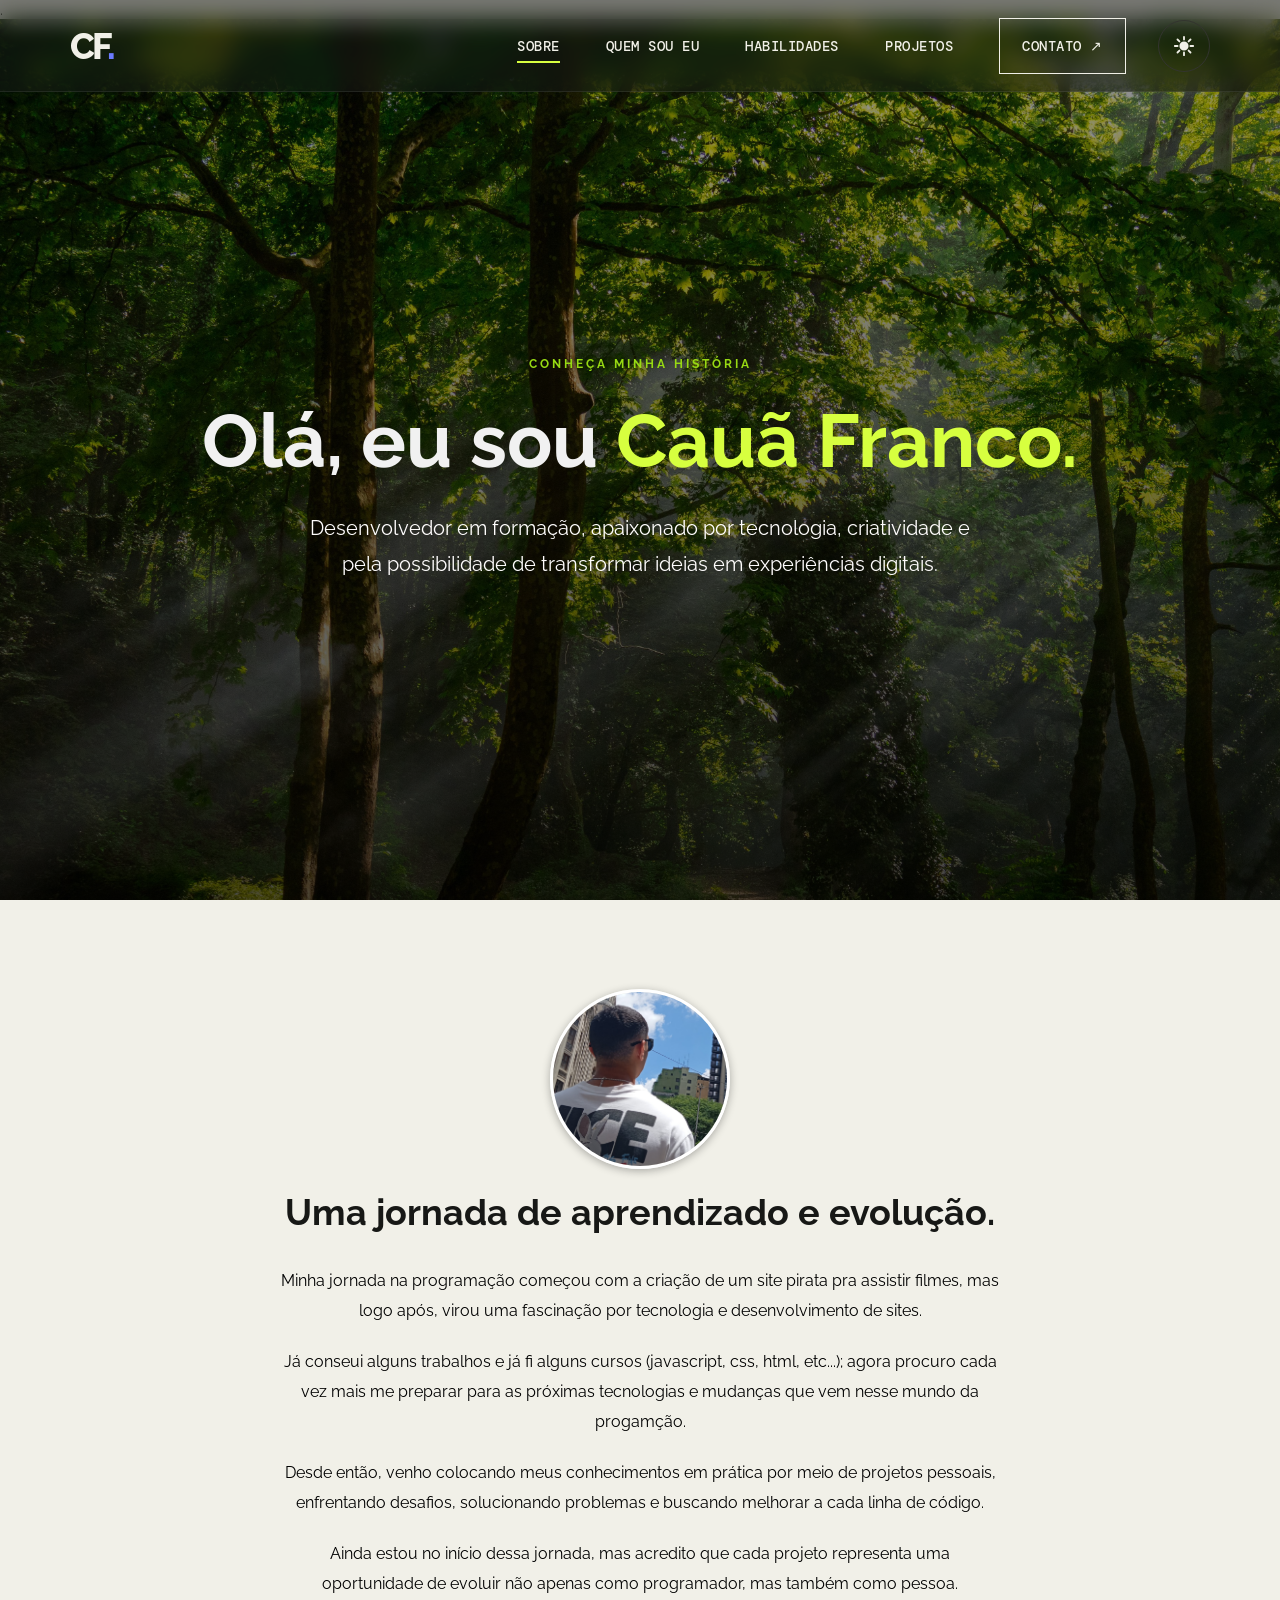
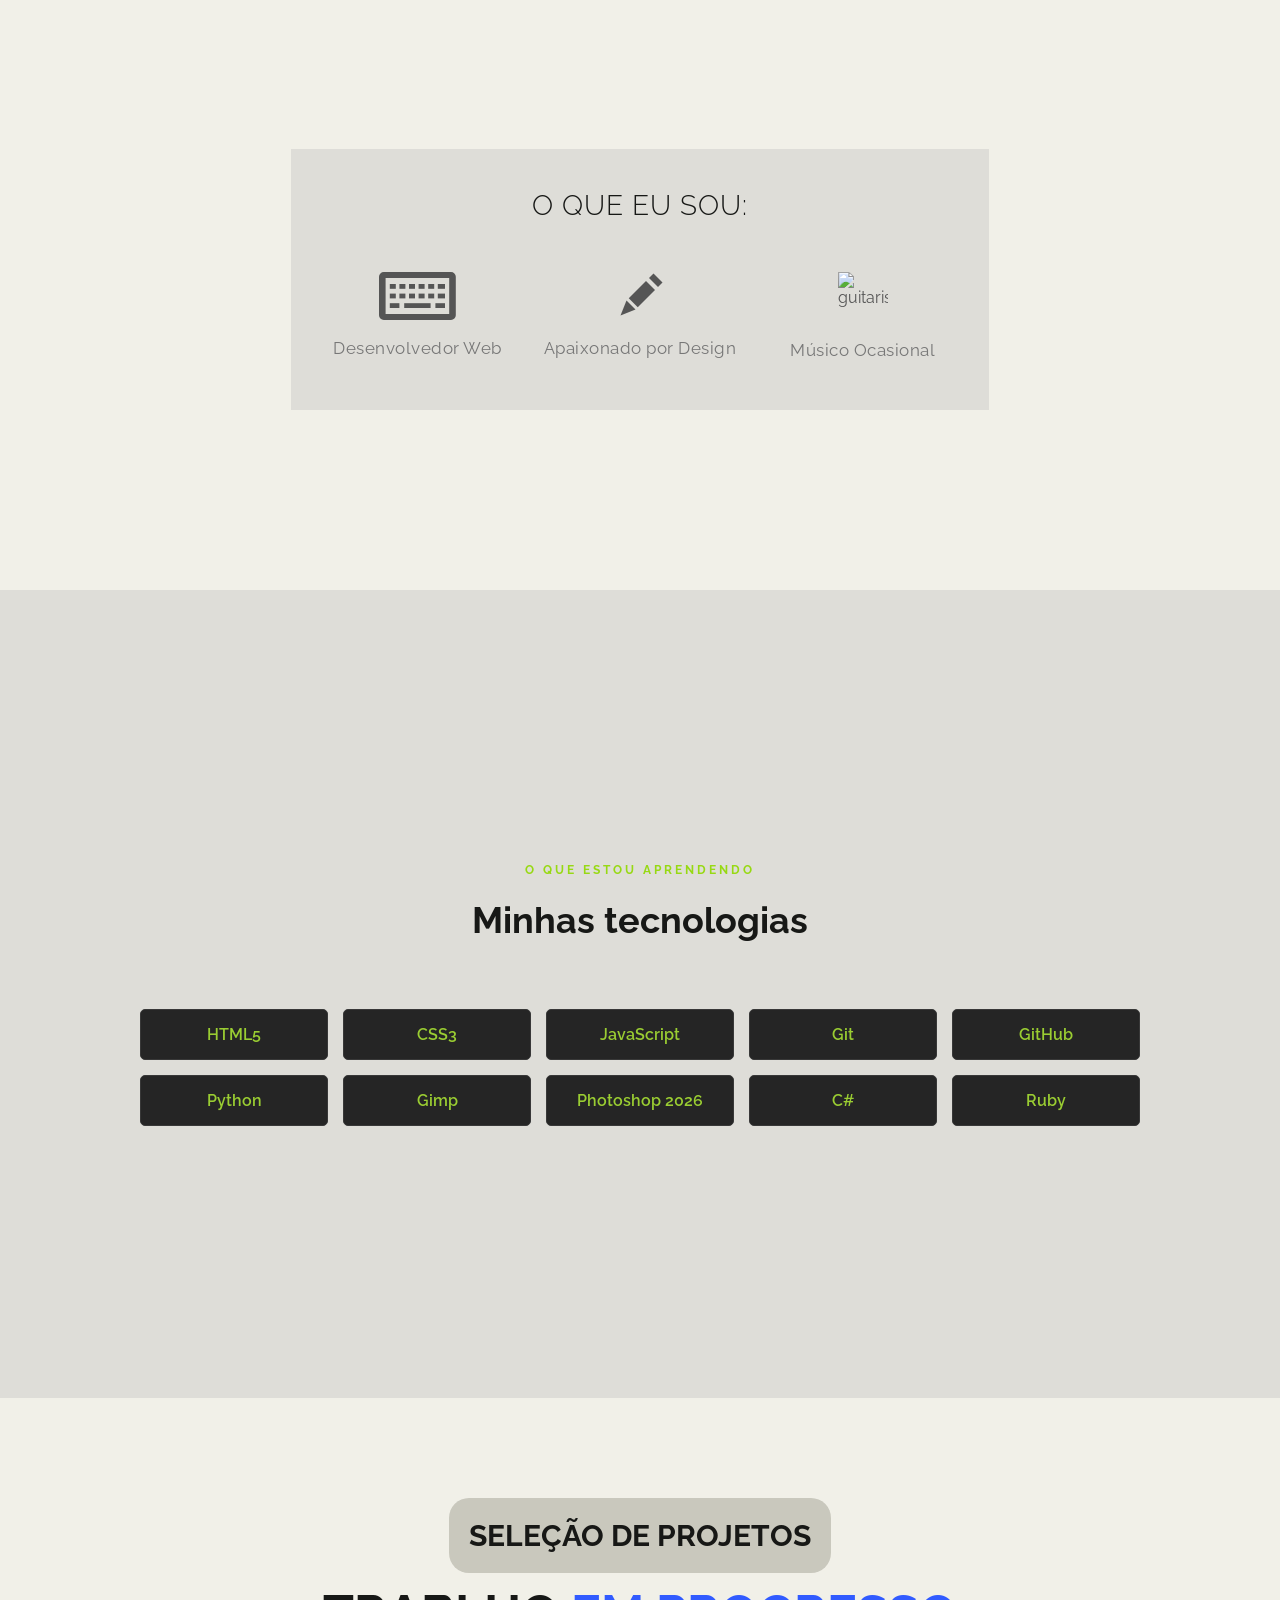
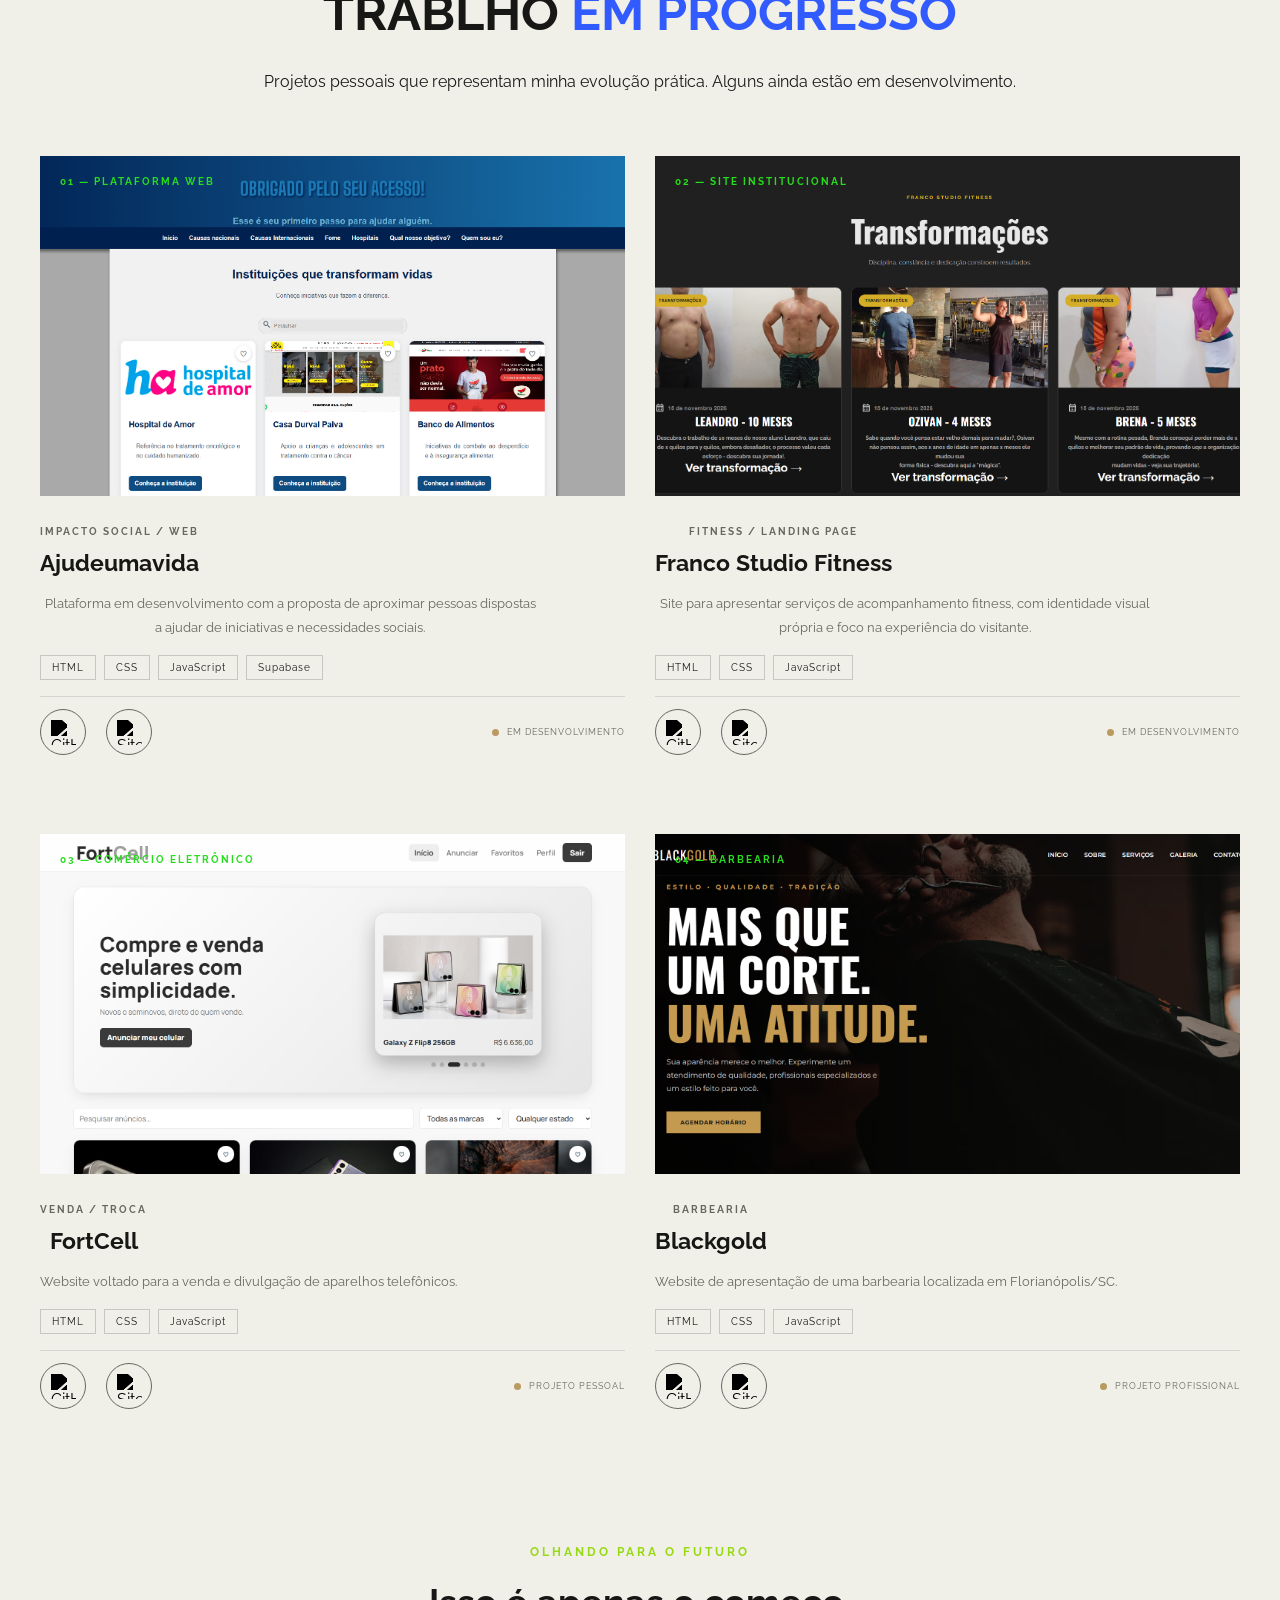
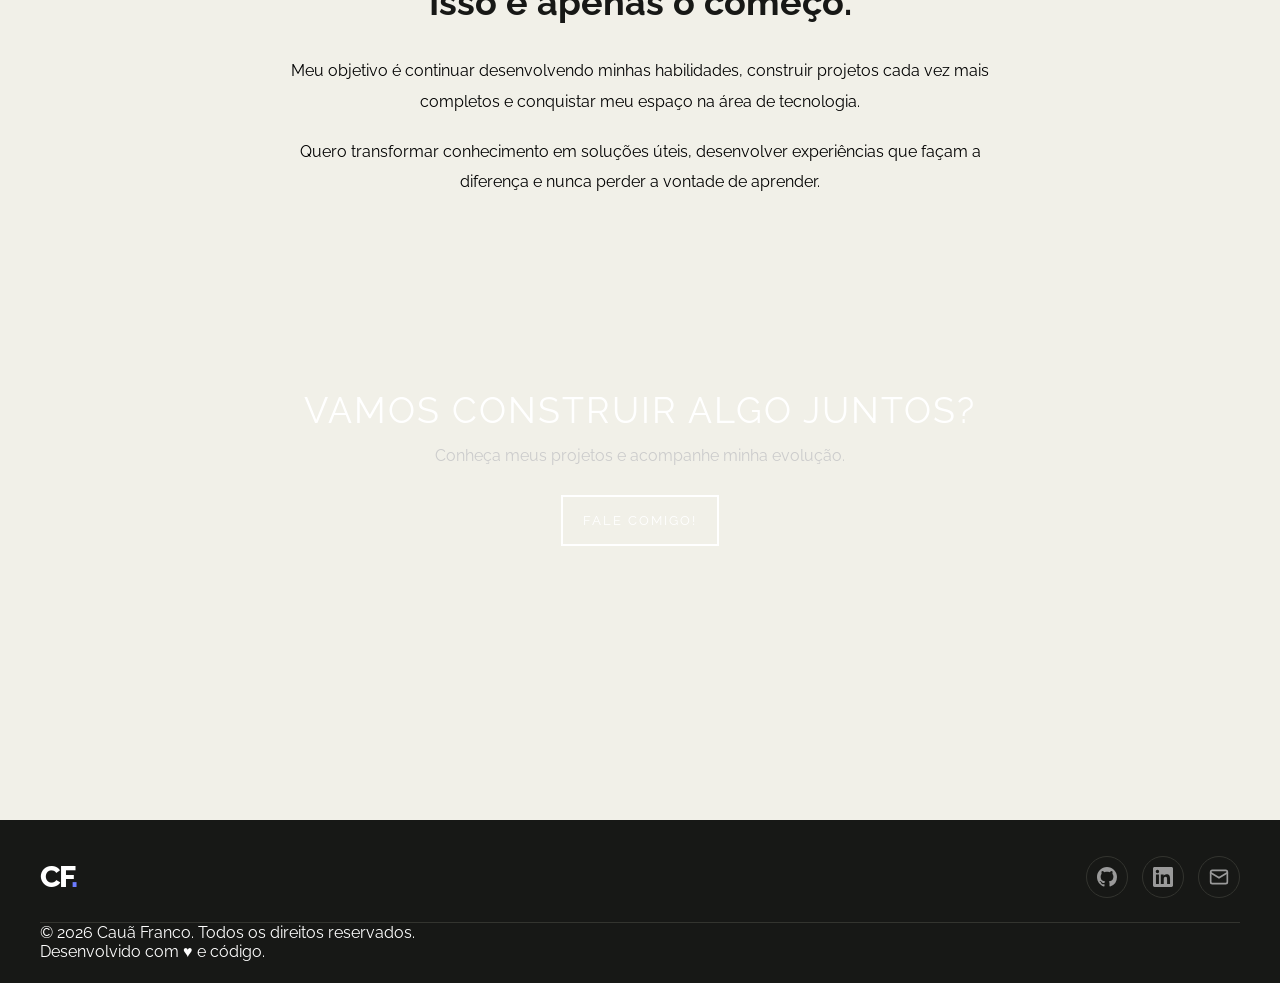
==== commit cc80f3f7: "ss" ====
--- a/index.html
+++ b/index.html
@@ -182,8 +182,8 @@
         <section class="projects section-wrap" id="projetos">
 
     <div class="section-heading">
-        <span>04 / SELEÇÃO DE PROJETOS</span>
-        <span class="section-index">APRENDER FAZENDO</span>
+        <span class="projetos">SELEÇÃO DE PROJETOS</span>
+        <!-- <span class="section-index">APRENDER FAZENDO</span> -->
     </div>
 
     <div class="projects-title">
--- a/css/sobre.css
+++ b/css/sobre.css
@@ -111,6 +111,14 @@
 .introducao h1 span {
   color: var(--acid);
 }
+.projetos {
+  font-size: 30px;
+  font-weight: bold;
+  background-color: #c9c8bd;
+  padding: 20px;
+  border-radius: 20px;
+  margin-bottom: 60px;
+}
 
 .descricao {
   margin: 0 auto;
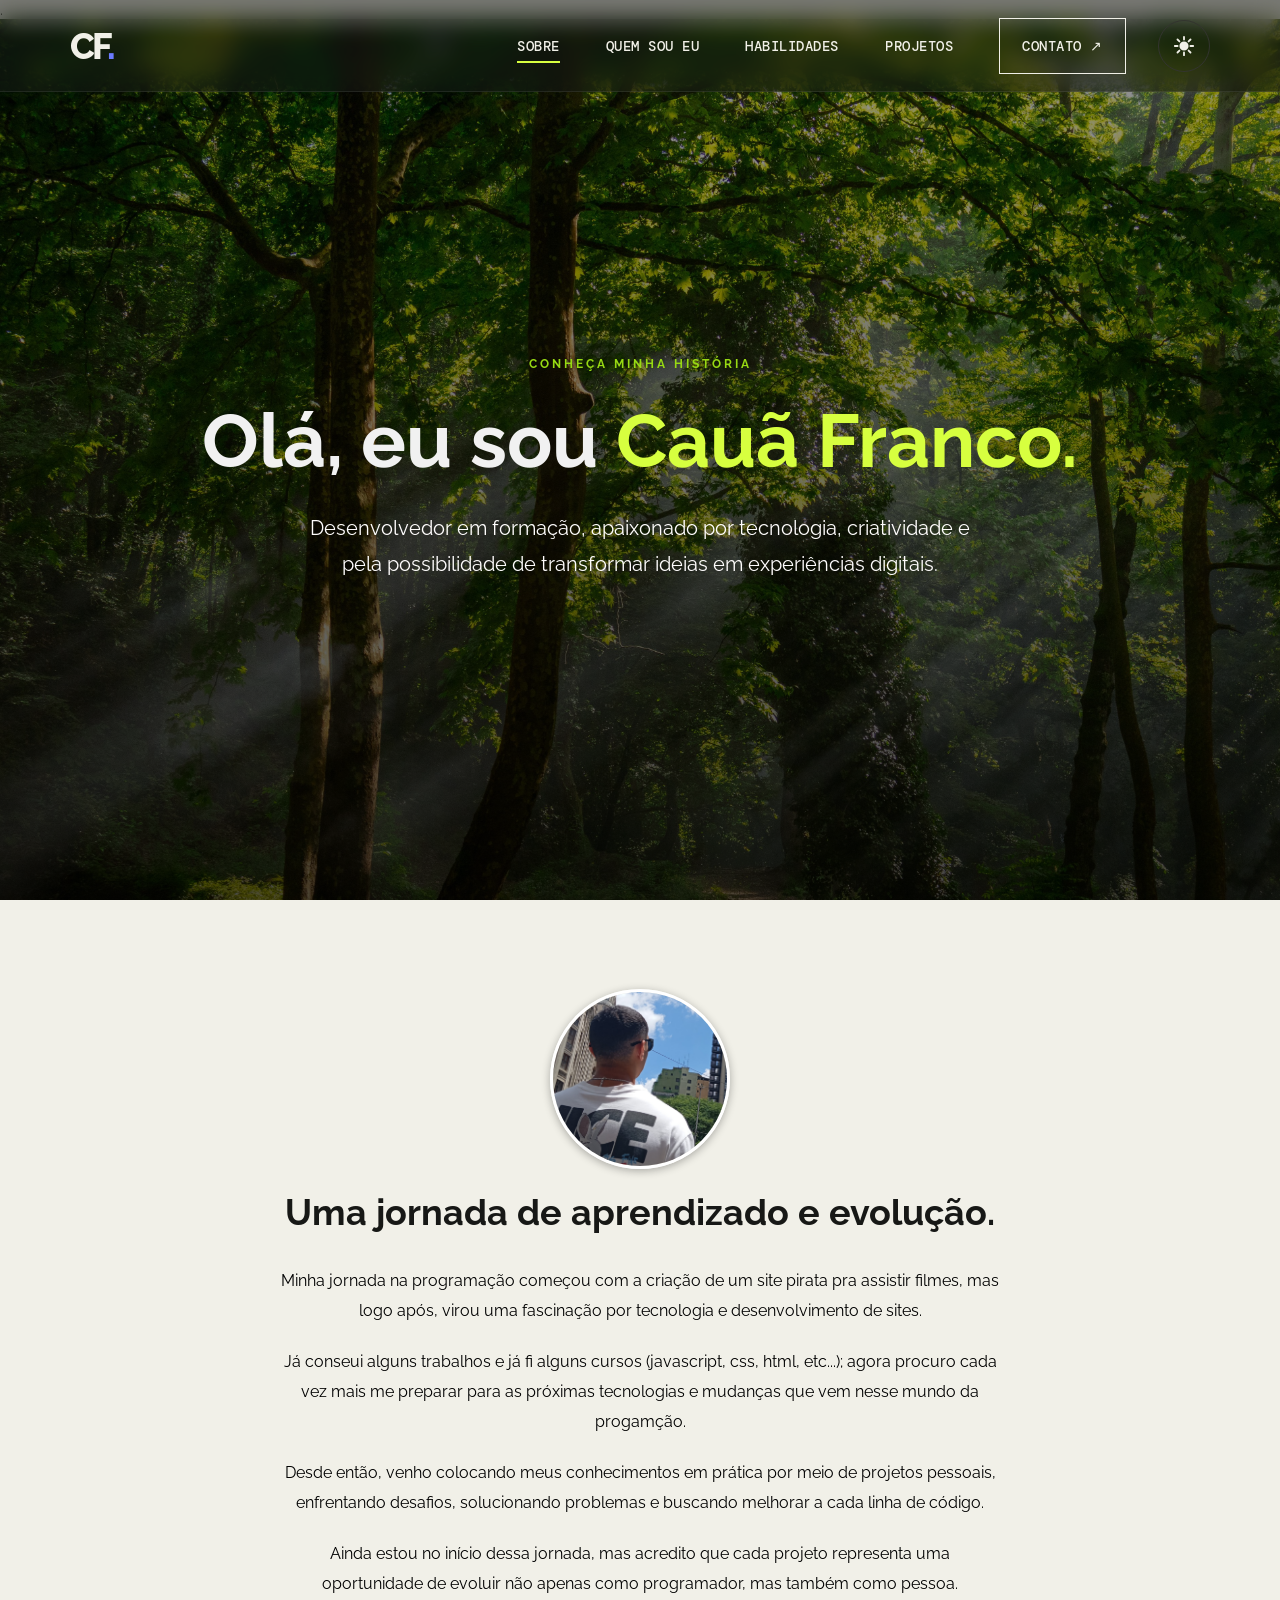
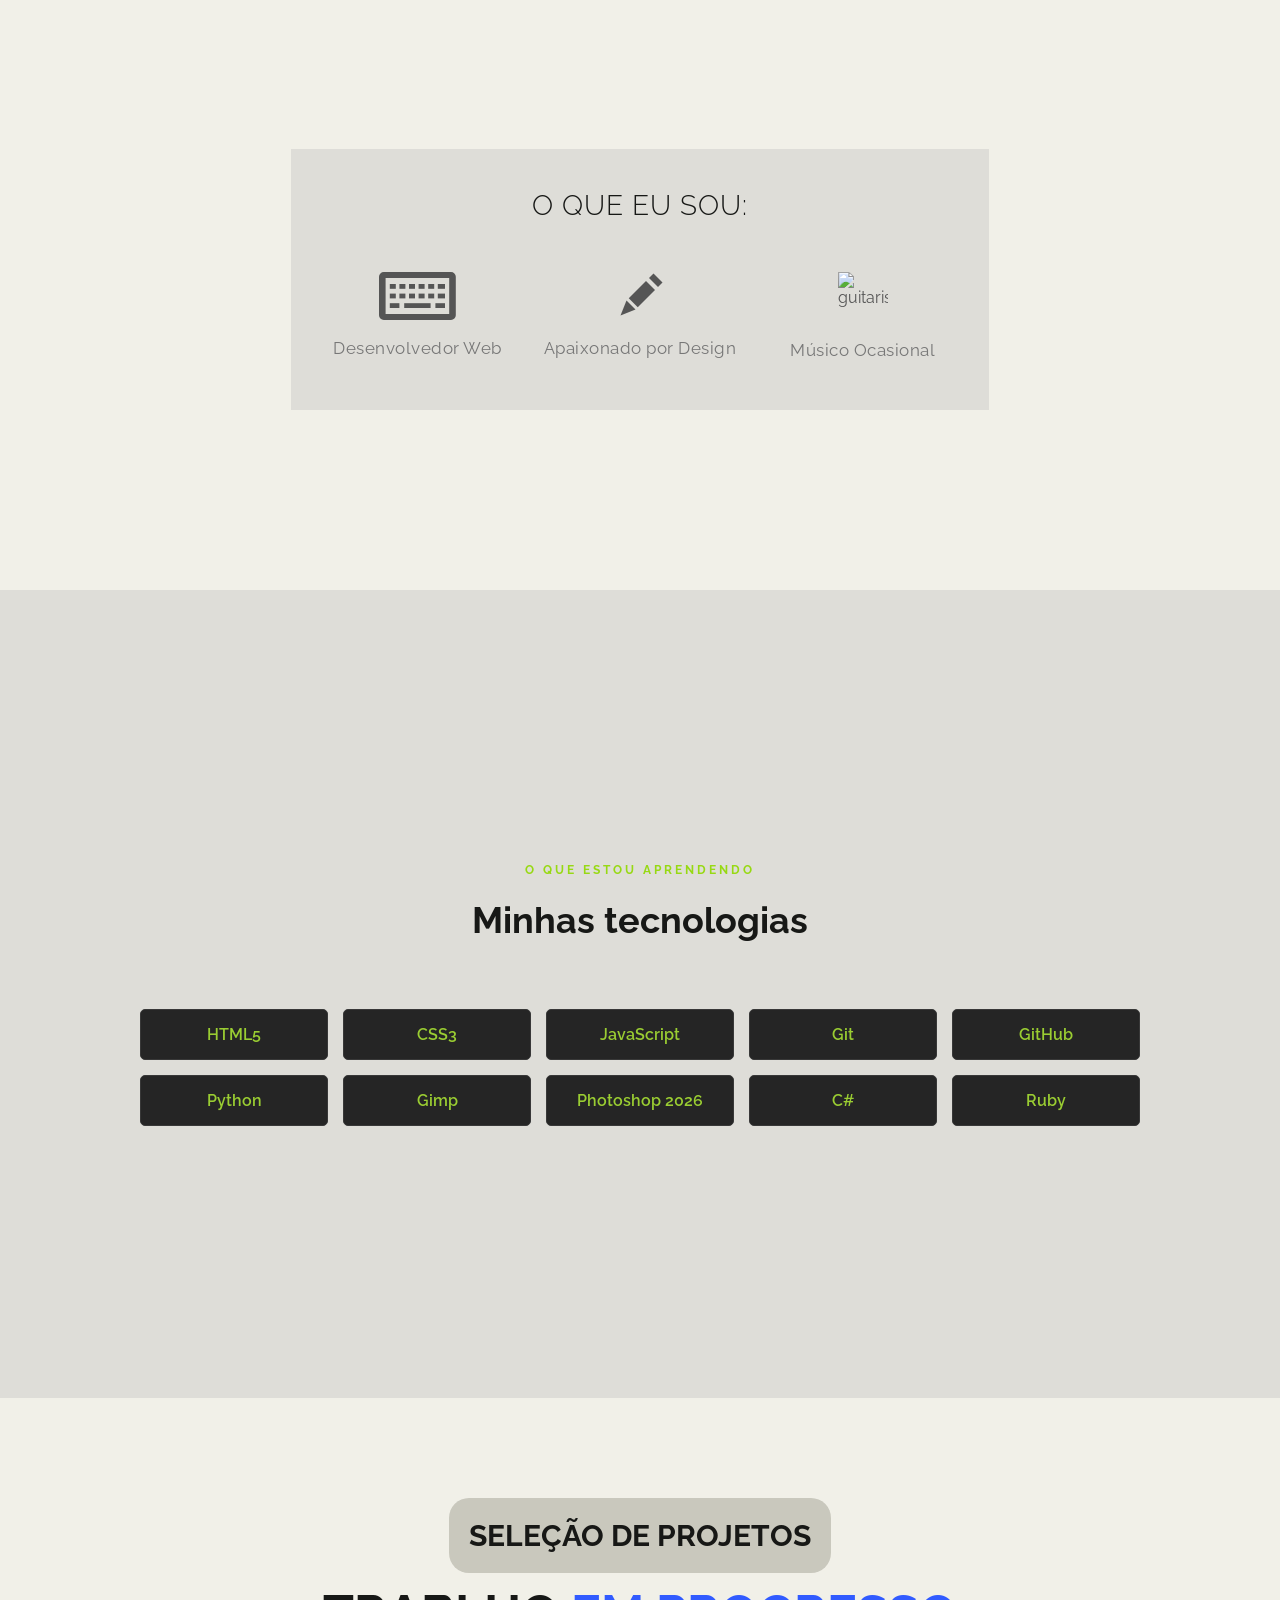
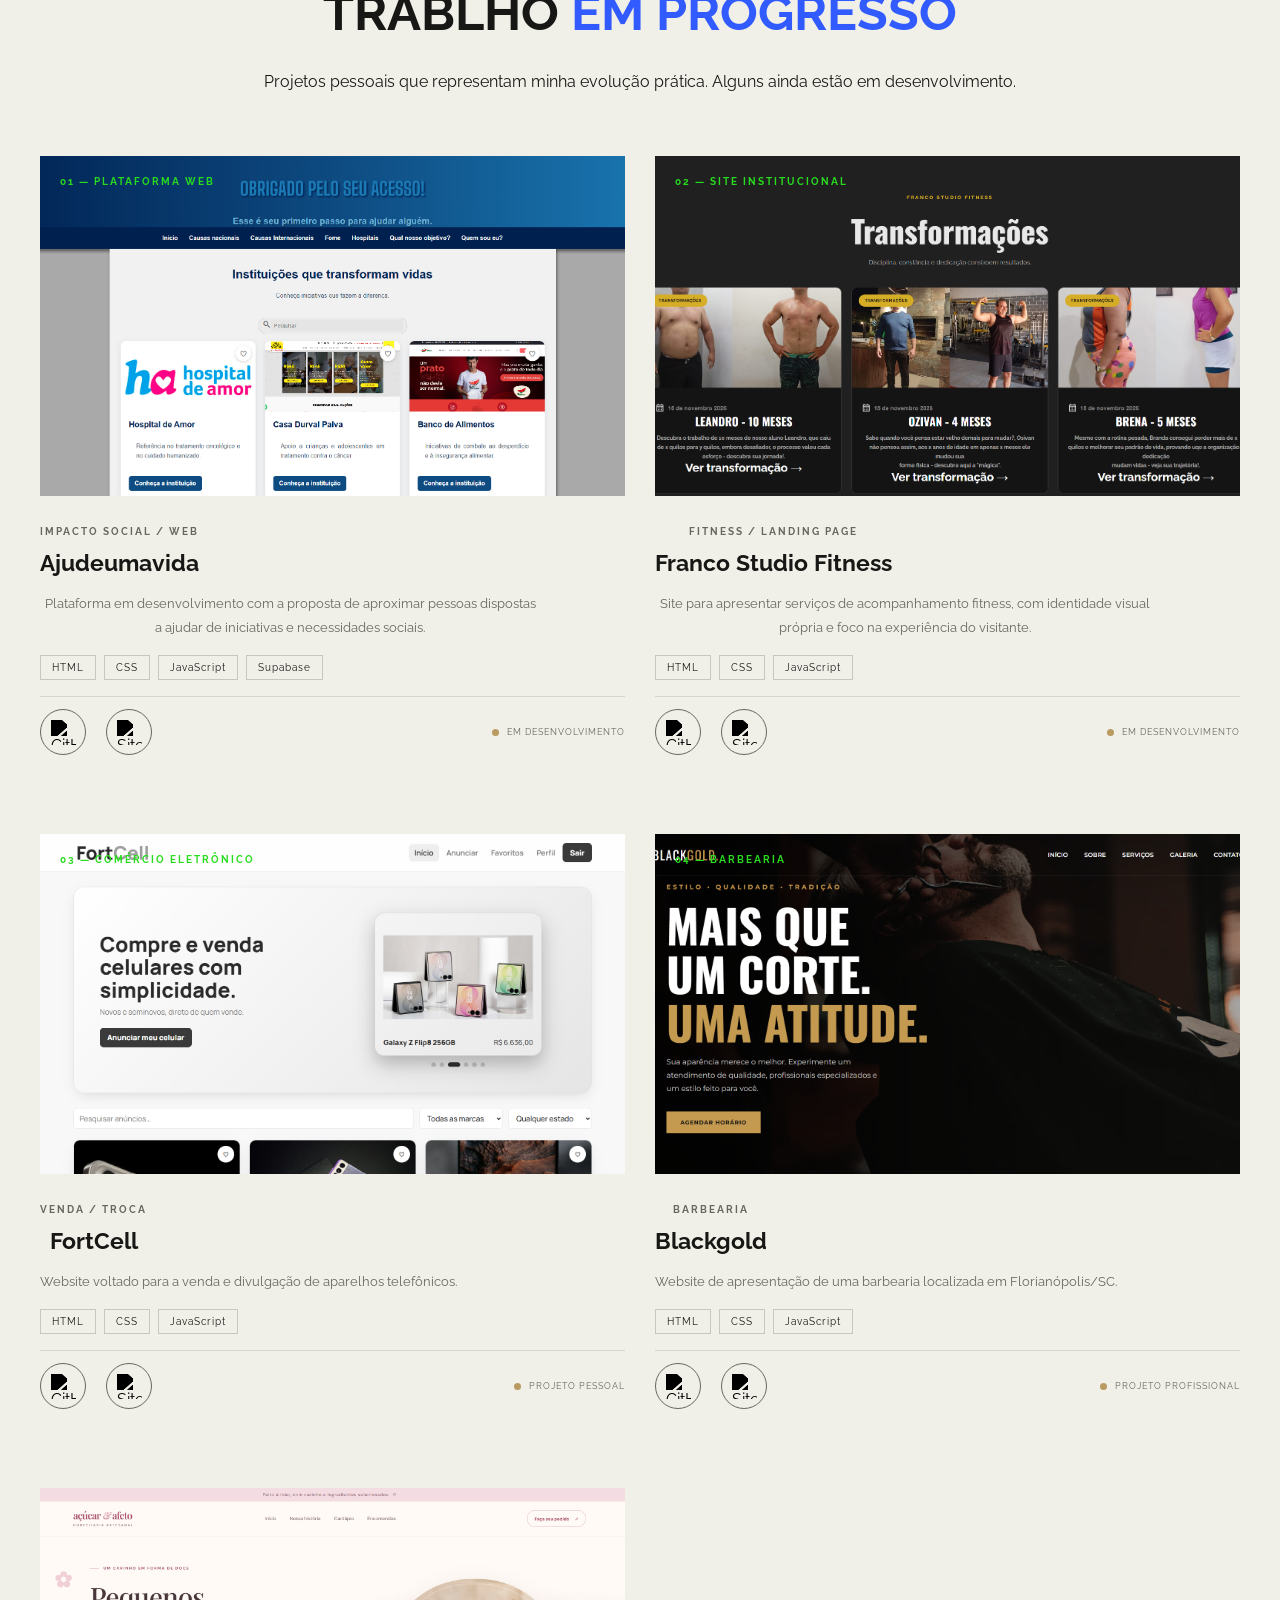
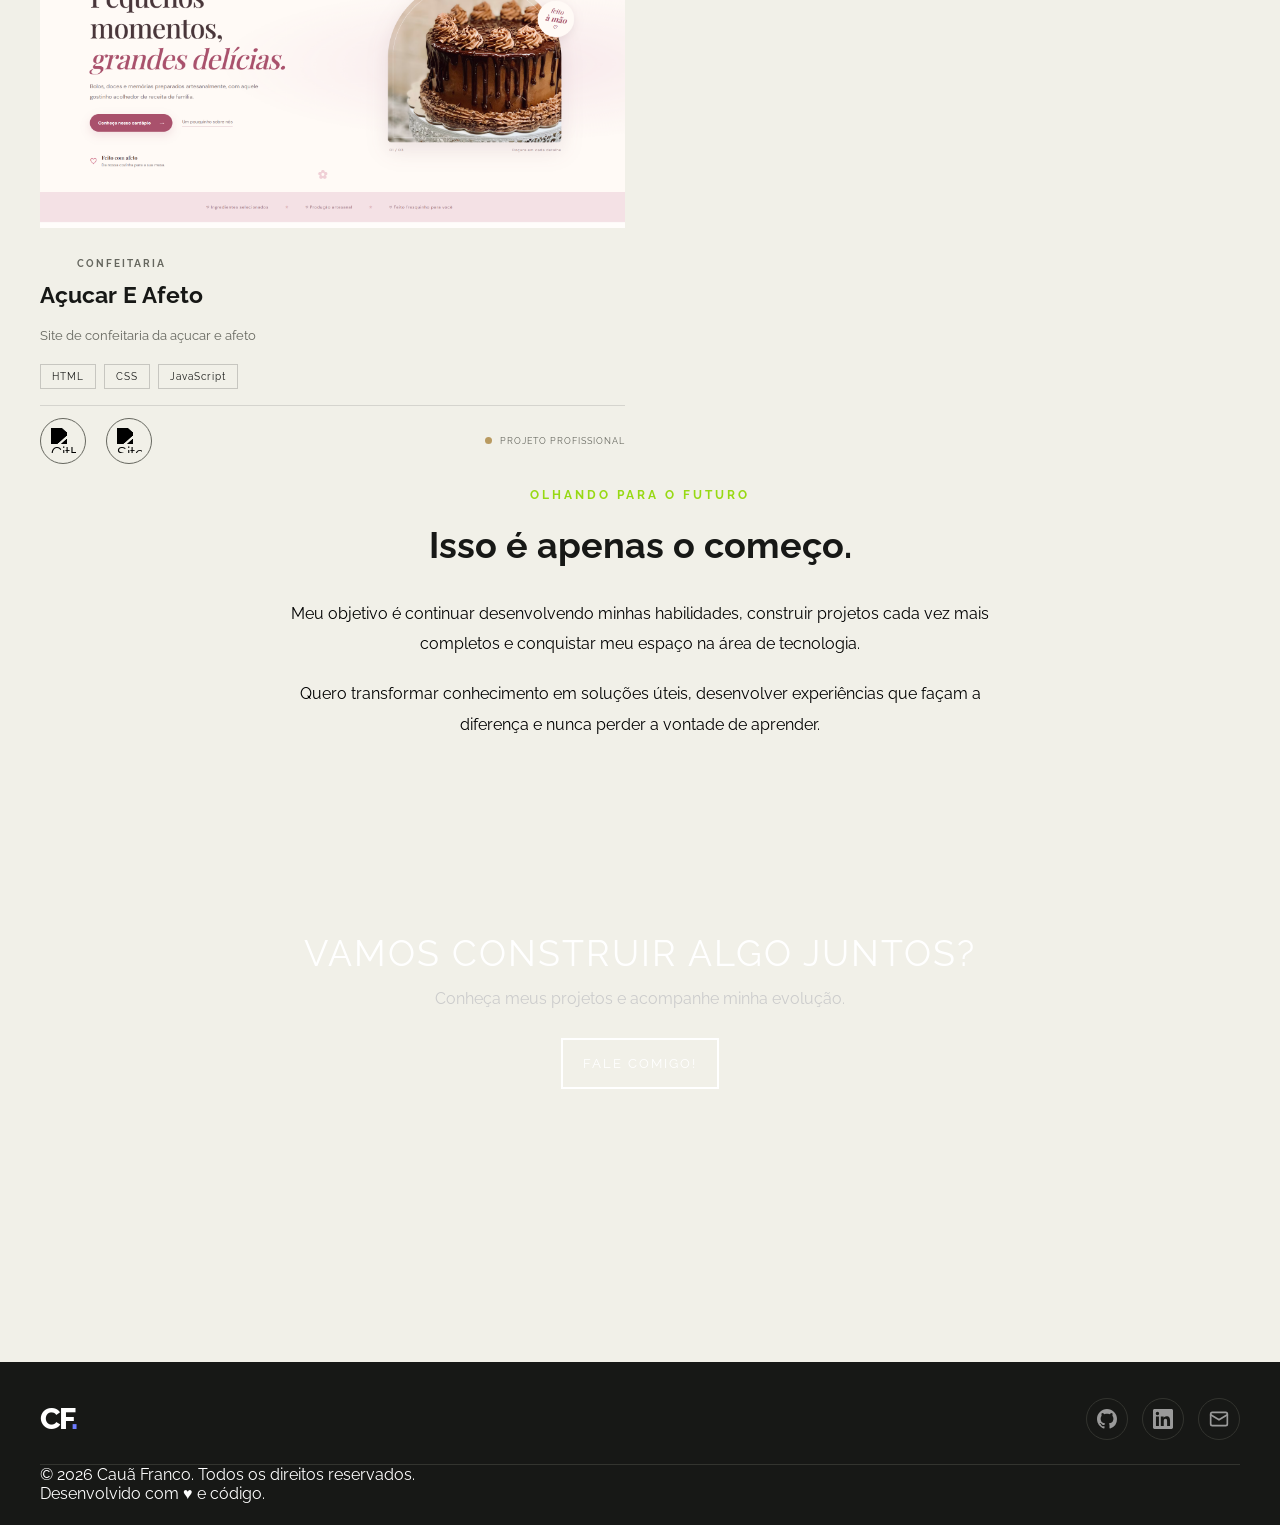
==== commit 0c131a68: "s" ====
--- a/index.html
+++ b/index.html
@@ -348,7 +348,44 @@
                     <span class="project-status"><i></i> PROJETO PROFISSIONAL</span>
                 </div>
             </div>
-        </article> <br> <br> <br>
+        </article>
+        <article class="project-card">
+            <div class="project-visual">
+                <img src="imagens/bolo.png" alt="Blackgold Barbearia">
+                <!-- <span class="visual-label">CONFEITARIA</span> -->
+                <div class="barber"></span></div>
+                <div class="visual-bottom">
+                    <!-- <span>SERVIÇOS DE BARBEARIA</span> -->
+                    <!-- <span>↗</span> -->
+                </div>
+            </div>
+
+            <div class="project-info">
+                <div>
+                    <span class="project-type">CONFEITARIA</span>
+                    <h3>Açucar E Afeto</h3>
+                </div>
+
+                <p>Site de confeitaria da açucar e afeto</p>
+
+                <div class="tag-list">
+                    <span>HTML</span><span>CSS</span><span>JavaScript</span>
+                </div>
+
+                <div class="project-footer">
+                    <div class="imgs-hover">
+                        <a href="https://github.com/theguy2006/barbearia" target="_blank" rel="noopener noreferrer">
+                            <img src="https://img.icons8.com/ios/50/github--v1.png" alt="GitHub">
+                        </a>
+                        <a href="https://theguy2006.github.io/barbearia/" target="_blank" rel="noopener noreferrer">
+                            <img src="https://img.icons8.com/ios/50/link--v1.png" alt="Site">
+                        </a>
+                    </div>
+
+                    <span class="project-status"><i></i> PROJETO PROFISSIONAL</span>
+                </div>
+            </div>
+        </article>
 
     </div>
 </section>
--- a/css/sobre.css
+++ b/css/sobre.css
@@ -307,4 +307,70 @@
   .tech {
     flex: 0 0 calc((100% - var(--gap)) / 2); /* 2 por linha */
   }
+}
+@media (max-width: 768px) {
+  .resumo {
+    margin: 40px auto;
+    padding: 30px 16px 36px;
+  }
+
+  .resumo h2 {
+    margin-bottom: 32px;
+  }
+
+  .resumo-lista {
+    gap: 14px;
+  }
+
+  .resumo-item {
+    gap: 12px;
+  }
+
+  .resumo-item svg,
+  .resumo-item img {
+    height: 38px;
+  }
+
+  .resumo-item span {
+    font-size: 14px;
+    line-height: 1.3;
+  }
+}
+
+/* ---------- Celular: uma linha por item ---------- */
+
+@media (max-width: 520px) {
+  .resumo-lista {
+    grid-template-columns: 1fr;
+    gap: 12px;
+    max-width: 320px;
+    margin: 0 auto;
+  }
+
+  .resumo-item {
+    flex-direction: row;
+    justify-content: flex-start;
+    gap: 18px;
+    padding: 14px 18px;
+    border-radius: 12px;
+    background: rgba(0, 0, 0, 0.05);
+    text-align: left;
+  }
+
+  /* caixa de tamanho fixo para os 3 ícones ficarem alinhados */
+  .resumo-item svg,
+  .resumo-item img {
+    flex: 0 0 auto;
+    width: 48px;
+    height: 36px;
+    object-fit: contain;
+  }
+
+  .resumo-item span {
+    font-size: 16px;
+  }
+
+  [data-theme="dark"] .resumo-item {
+    background: rgba(255, 255, 255, 0.05);
+  }
 }
--- a/css/dark.css
+++ b/css/dark.css
@@ -56,8 +56,12 @@
 
 /* Projetos (ajuste os nomes se o seu CSS usar outros) */
 [data-theme="dark"] .project-card {
-  background: #1a1b19;
+  background: #121311;
   border-color: var(--line);
+}
+[data-theme="dark"] .projetos{
+  background-color: rgb(35, 35, 35);
+  color: white;
 }
 
 [data-theme="dark"] .project-info h3,
@@ -80,10 +84,19 @@
   color: var(--paragraph);
 }
 
-/* Ícones pretos de GitHub/Site nos cards */
-[data-theme="dark"] .imgs-hover img {
-  filter: invert(1);
+html[data-theme="dark"] .imgs-hover a {
+  background: #252622;
+  border: 1px solid #33342f;
 }
+
+html[data-theme="dark"] .imgs-hover img {
+  filter: invert(1) !important;
+}
+
+html[data-theme="dark"] .imgs-hover a:hover {
+  background: #33342f;
+}
+
 
 /* Rodapé: separa do fundo, que agora é escuro também */
 [data-theme="dark"] .footer-mini {
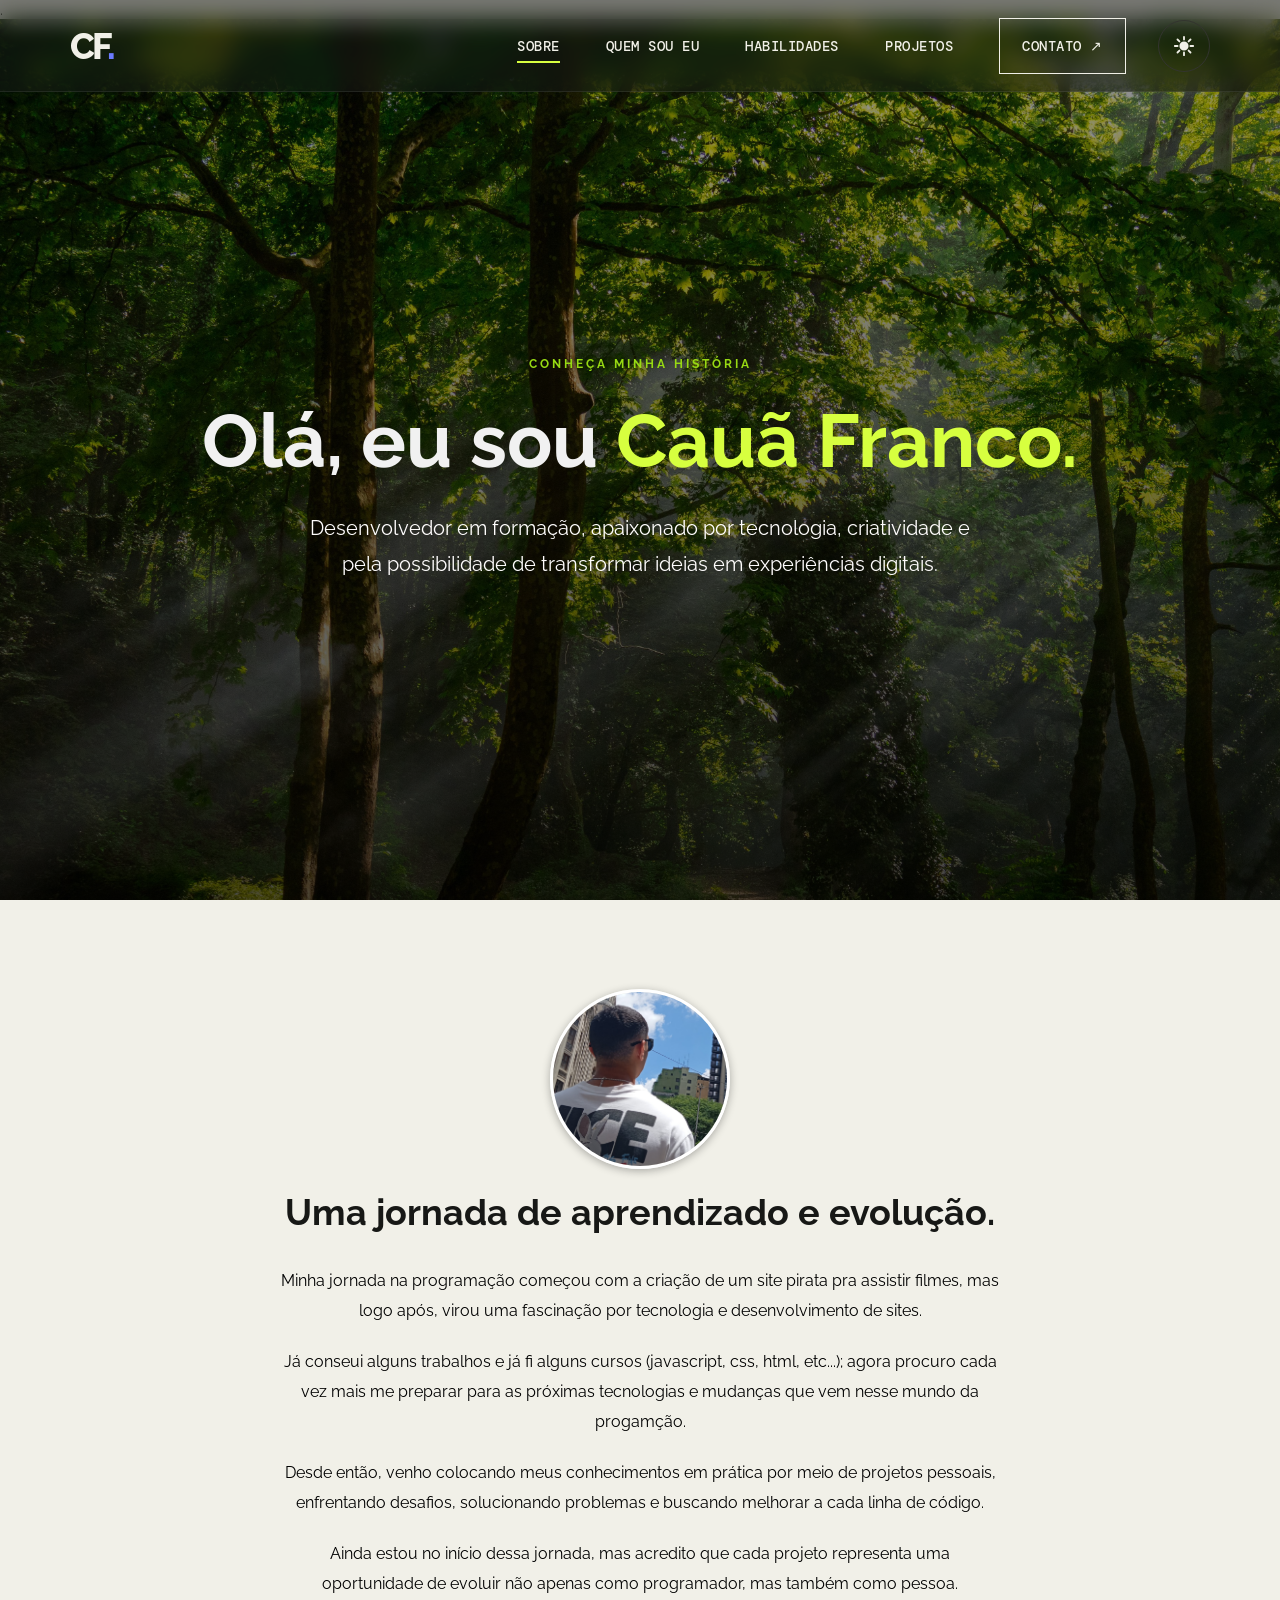
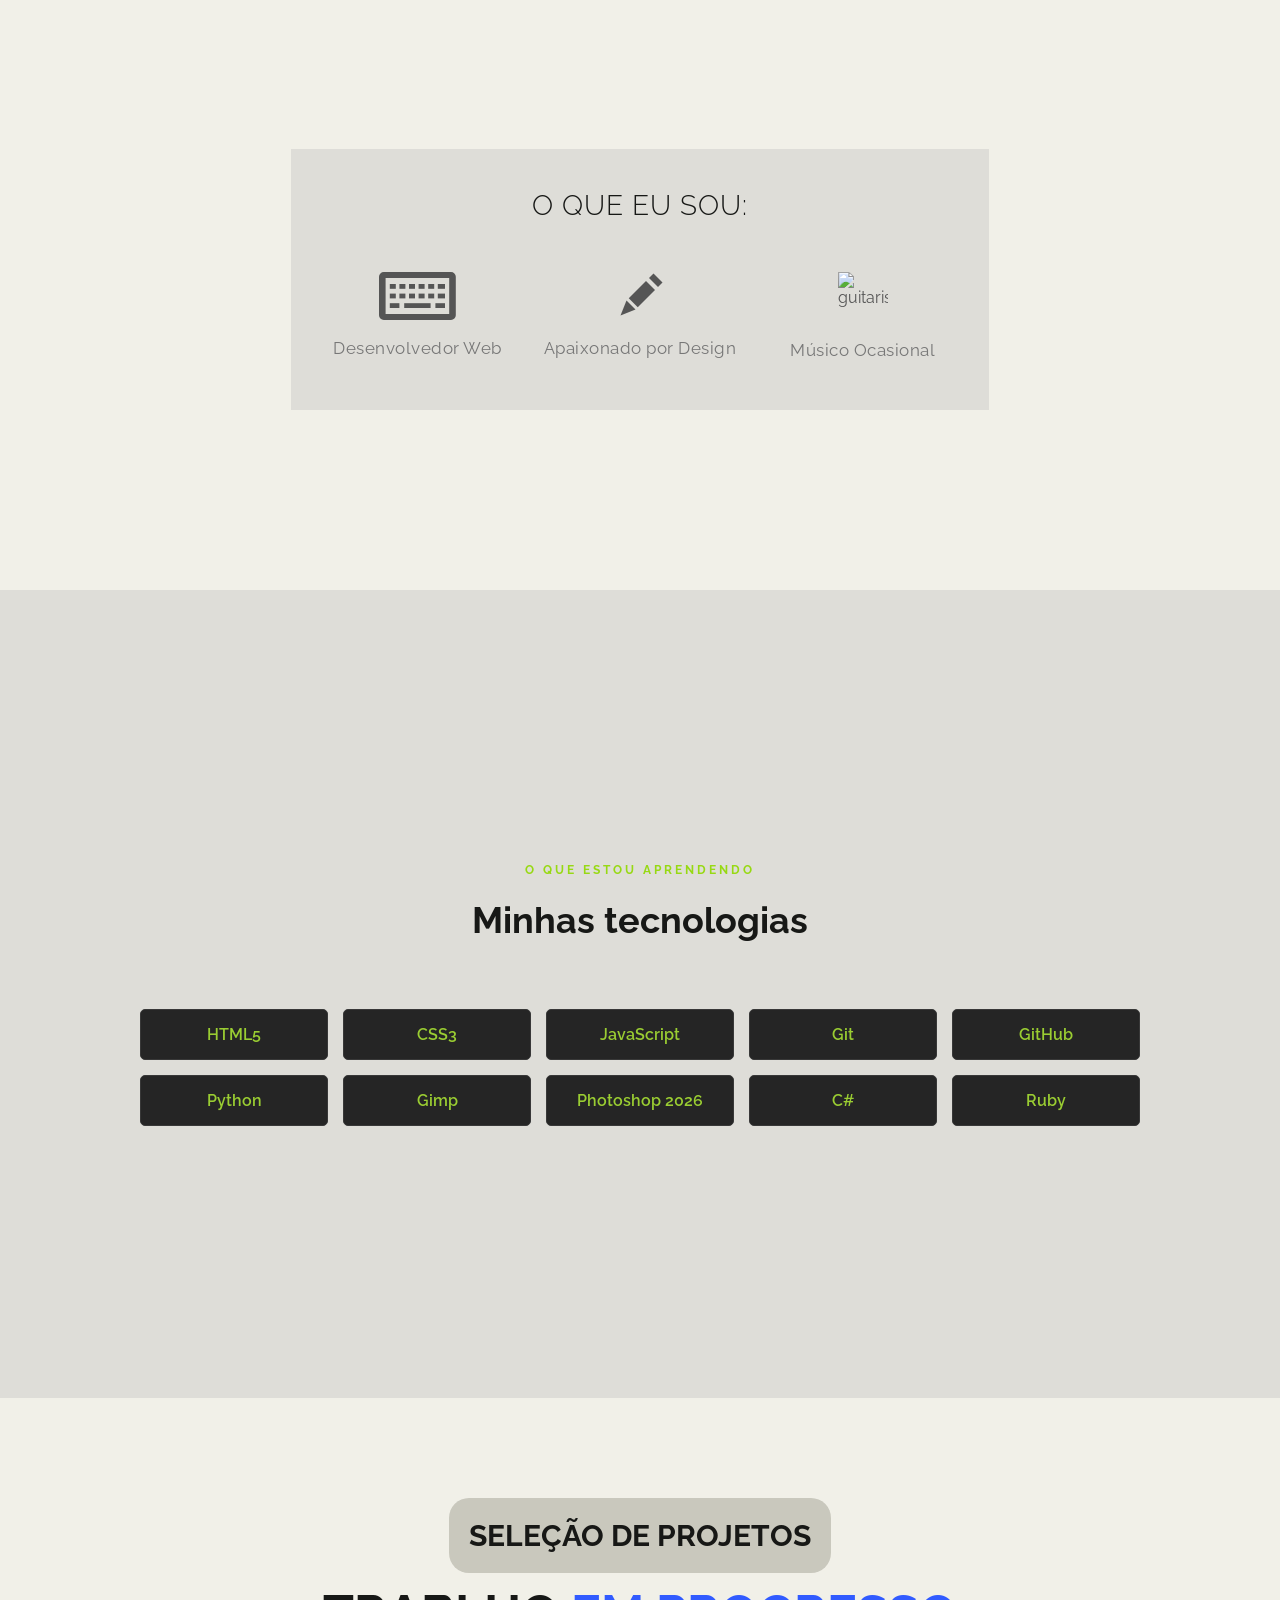
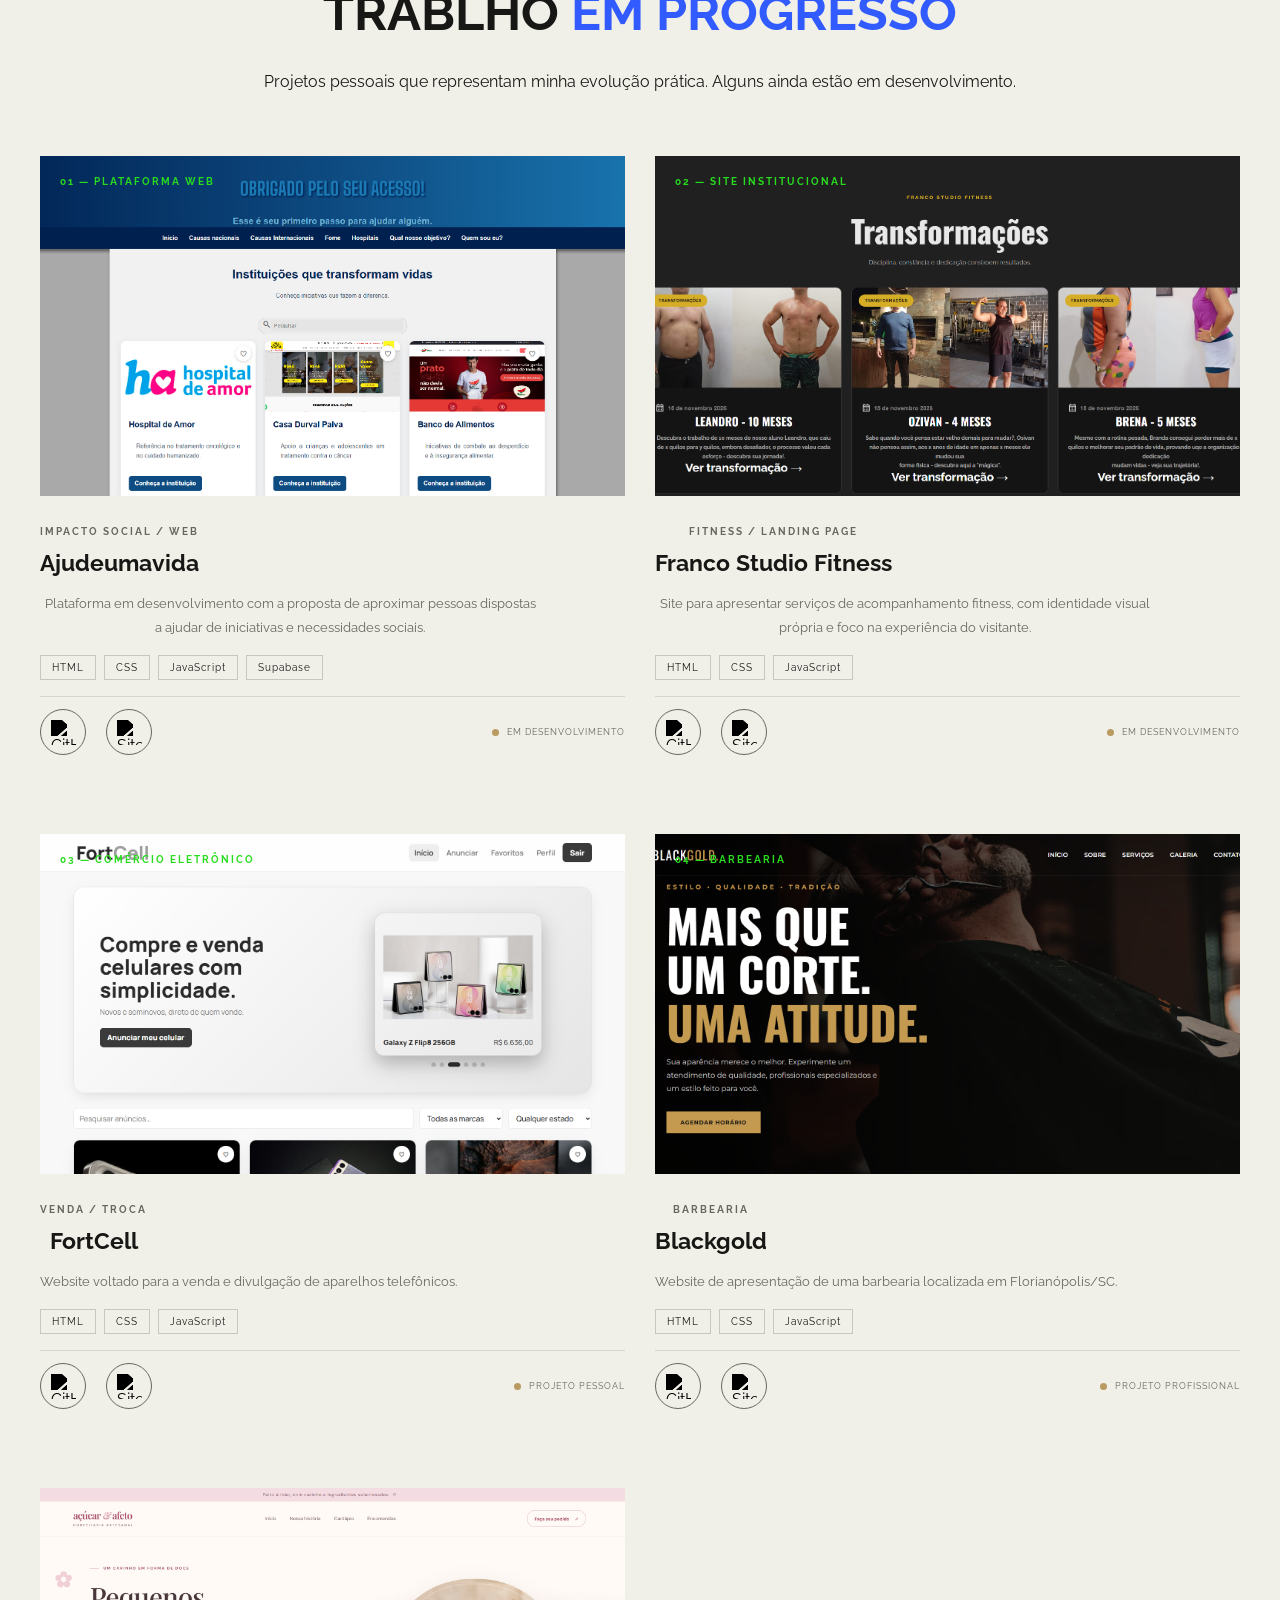
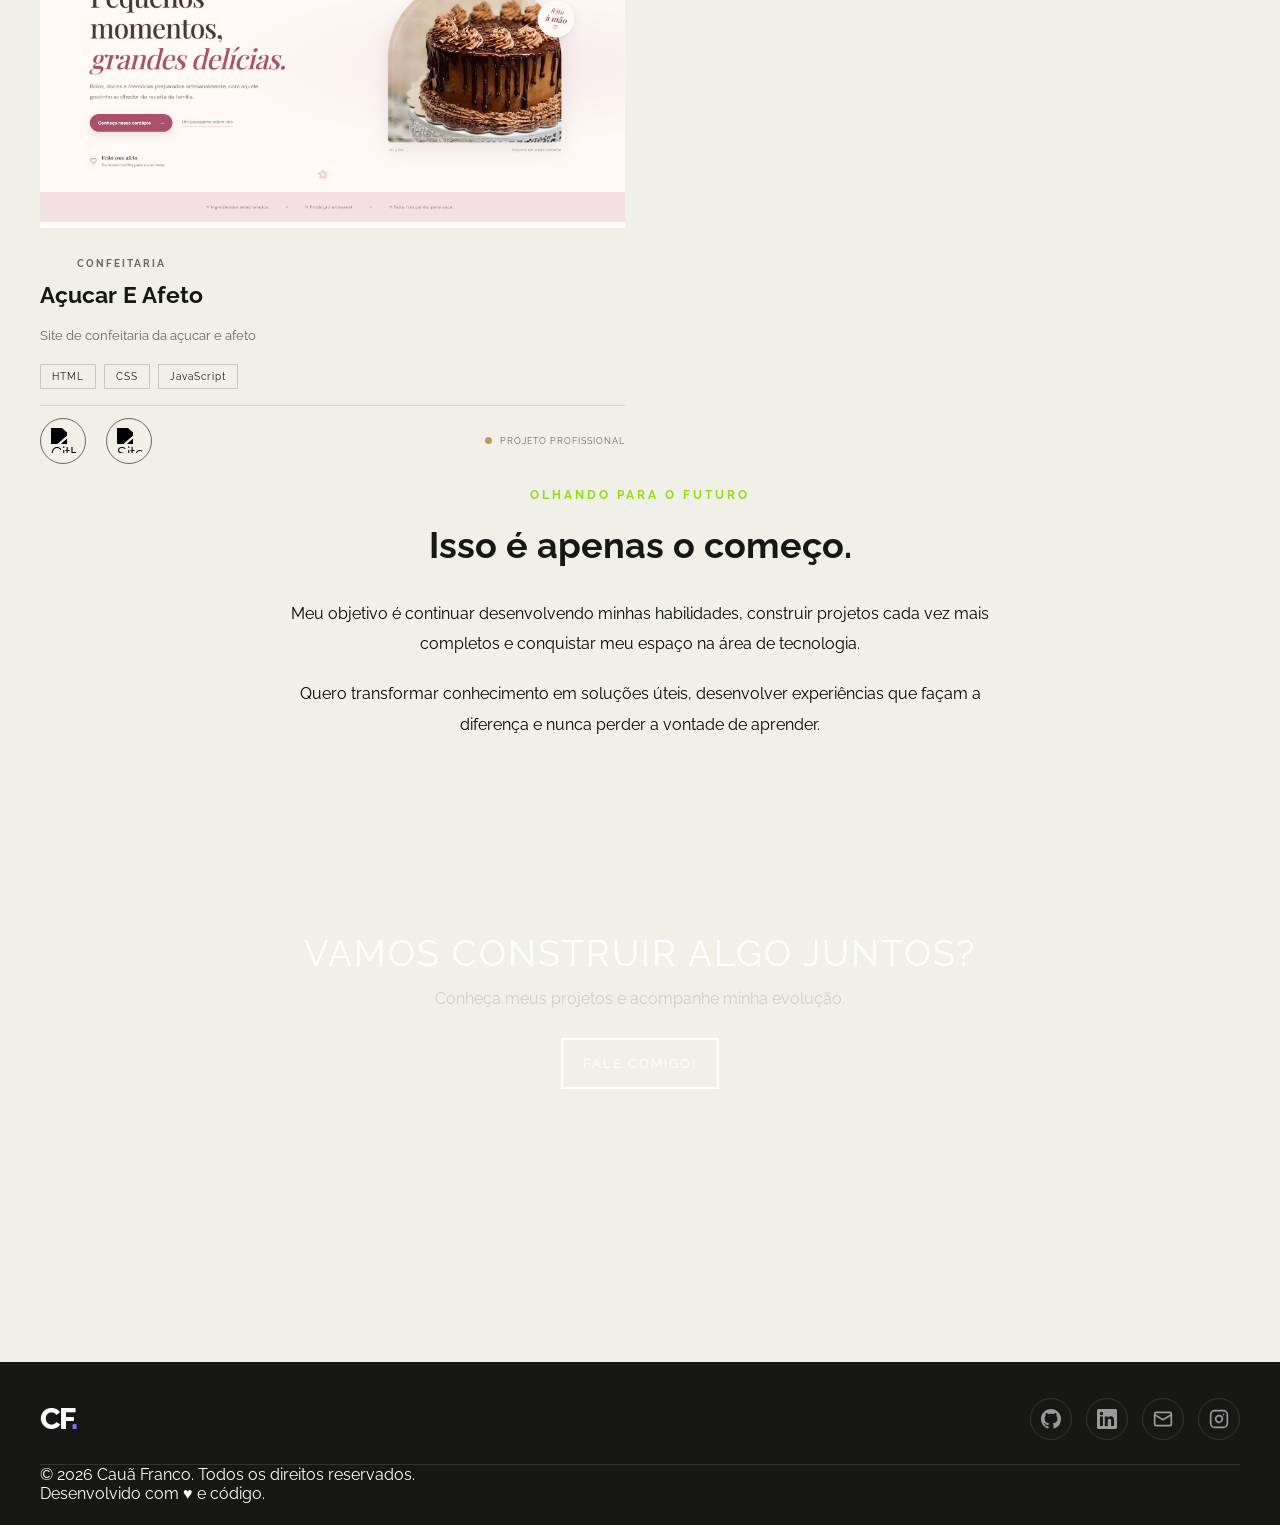
==== commit 7a70e118: "s" ====
--- a/index.html
+++ b/index.html
@@ -366,7 +366,7 @@
                     <h3>Açucar E Afeto</h3>
                 </div>
 
-                <p>Site de confeitaria da açucar e afeto</p>
+                <p>Site de confeitaria da açucar e afeto    </p>
 
                 <div class="tag-list">
                     <span>HTML</span><span>CSS</span><span>JavaScript</span>
@@ -374,10 +374,10 @@
 
                 <div class="project-footer">
                     <div class="imgs-hover">
-                        <a href="https://github.com/theguy2006/barbearia" target="_blank" rel="noopener noreferrer">
+                        <a href="https://github.com/theguy2006/doceria" target="_blank" rel="noopener noreferrer">
                             <img src="https://img.icons8.com/ios/50/github--v1.png" alt="GitHub">
                         </a>
-                        <a href="https://theguy2006.github.io/barbearia/" target="_blank" rel="noopener noreferrer">
+                        <a href="https://theguy2006.github.io/doceria/" target="_blank" rel="noopener noreferrer">
                             <img src="https://img.icons8.com/ios/50/link--v1.png" alt="Site">
                         </a>
                     </div>
@@ -452,6 +452,14 @@
         </svg>
     </a>
 
+        <a href="https://www.instagram.com/c_a_u_ann/" target="_blank" rel="noopener noreferrer" aria-label="Instagram" title="Instagram">
+        <svg viewBox="0 0 24 24" fill="none" stroke="currentColor" stroke-width="2" stroke-linecap="round" stroke-linejoin="round" aria-hidden="true">
+            <rect x="2" y="2" width="20" height="20" rx="5" ry="5"/>
+            <path d="M16 11.37A4 4 0 1 1 12.63 8 4 4 0 0 1 16 11.37z"/>
+            <line x1="17.5" y1="6.5" x2="17.51" y2="6.5"/>
+        </svg>
+    </a>
+
 </nav>
         </div>
 
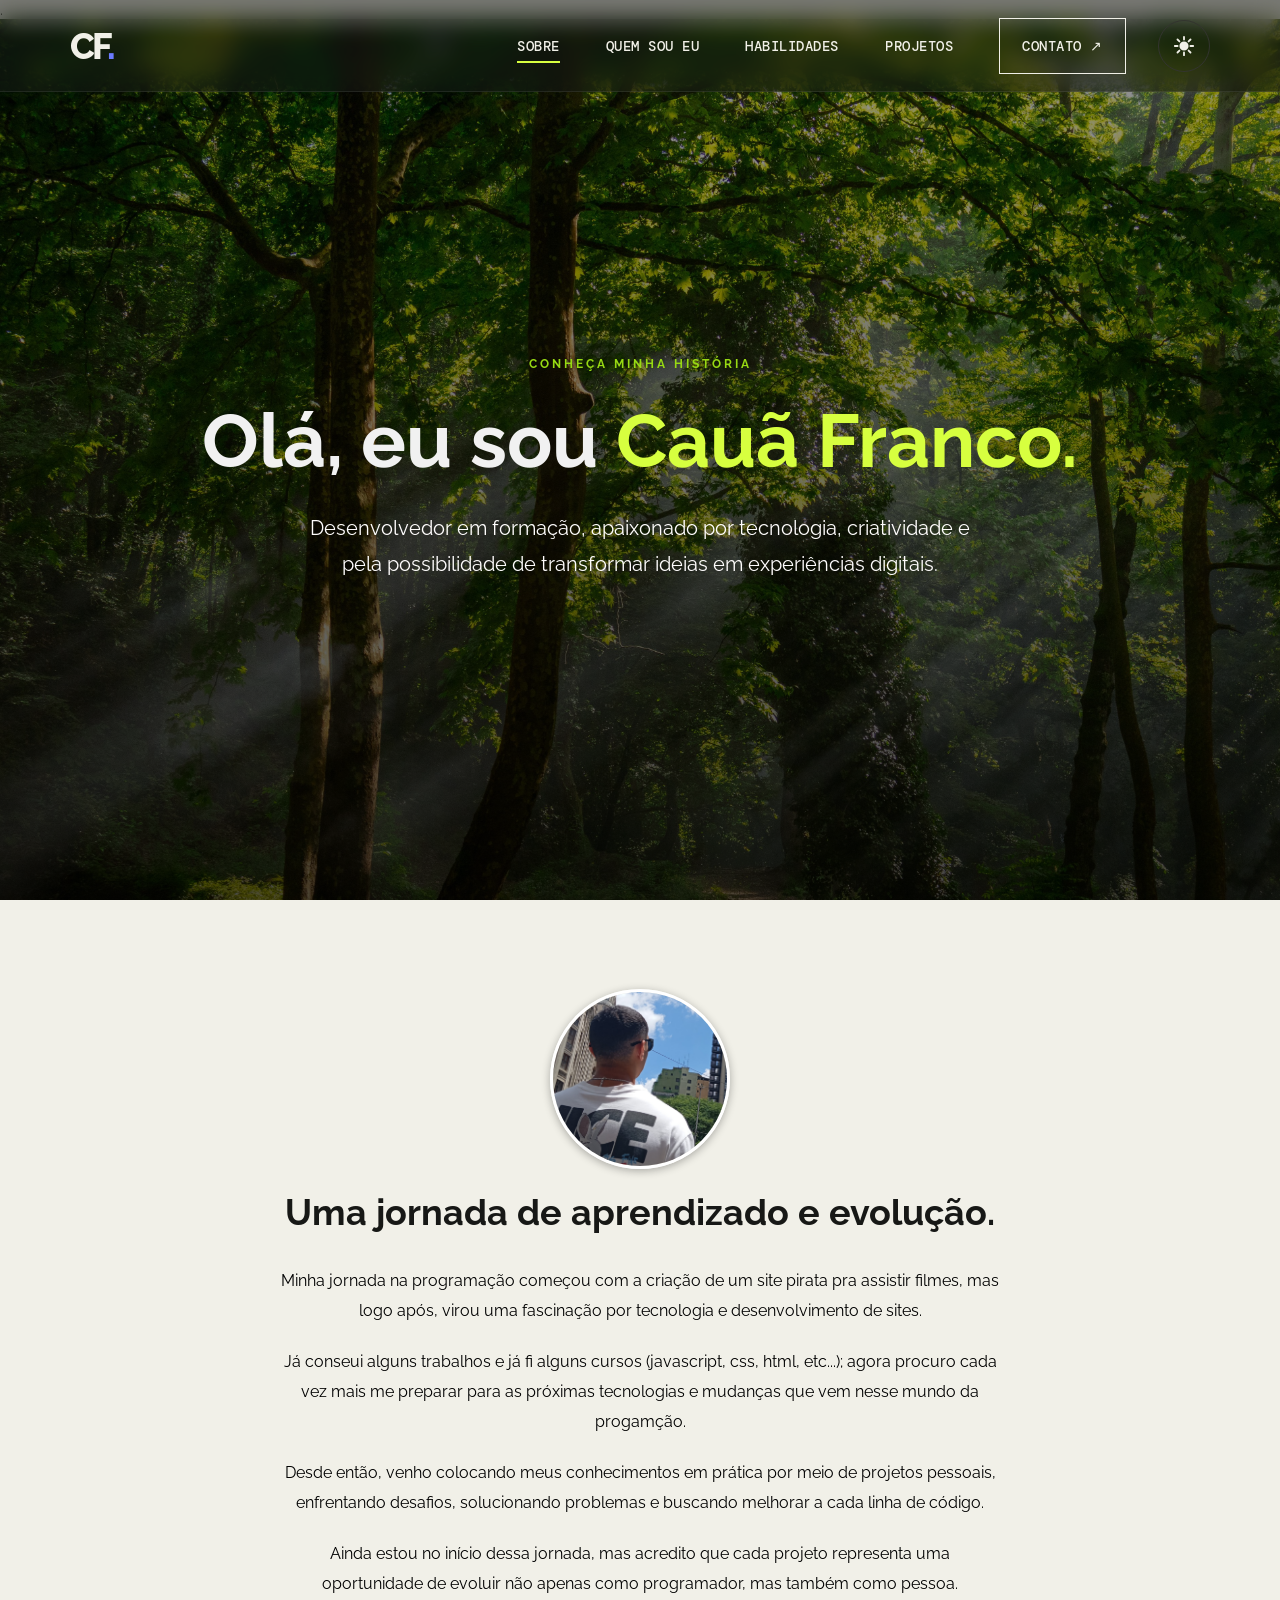
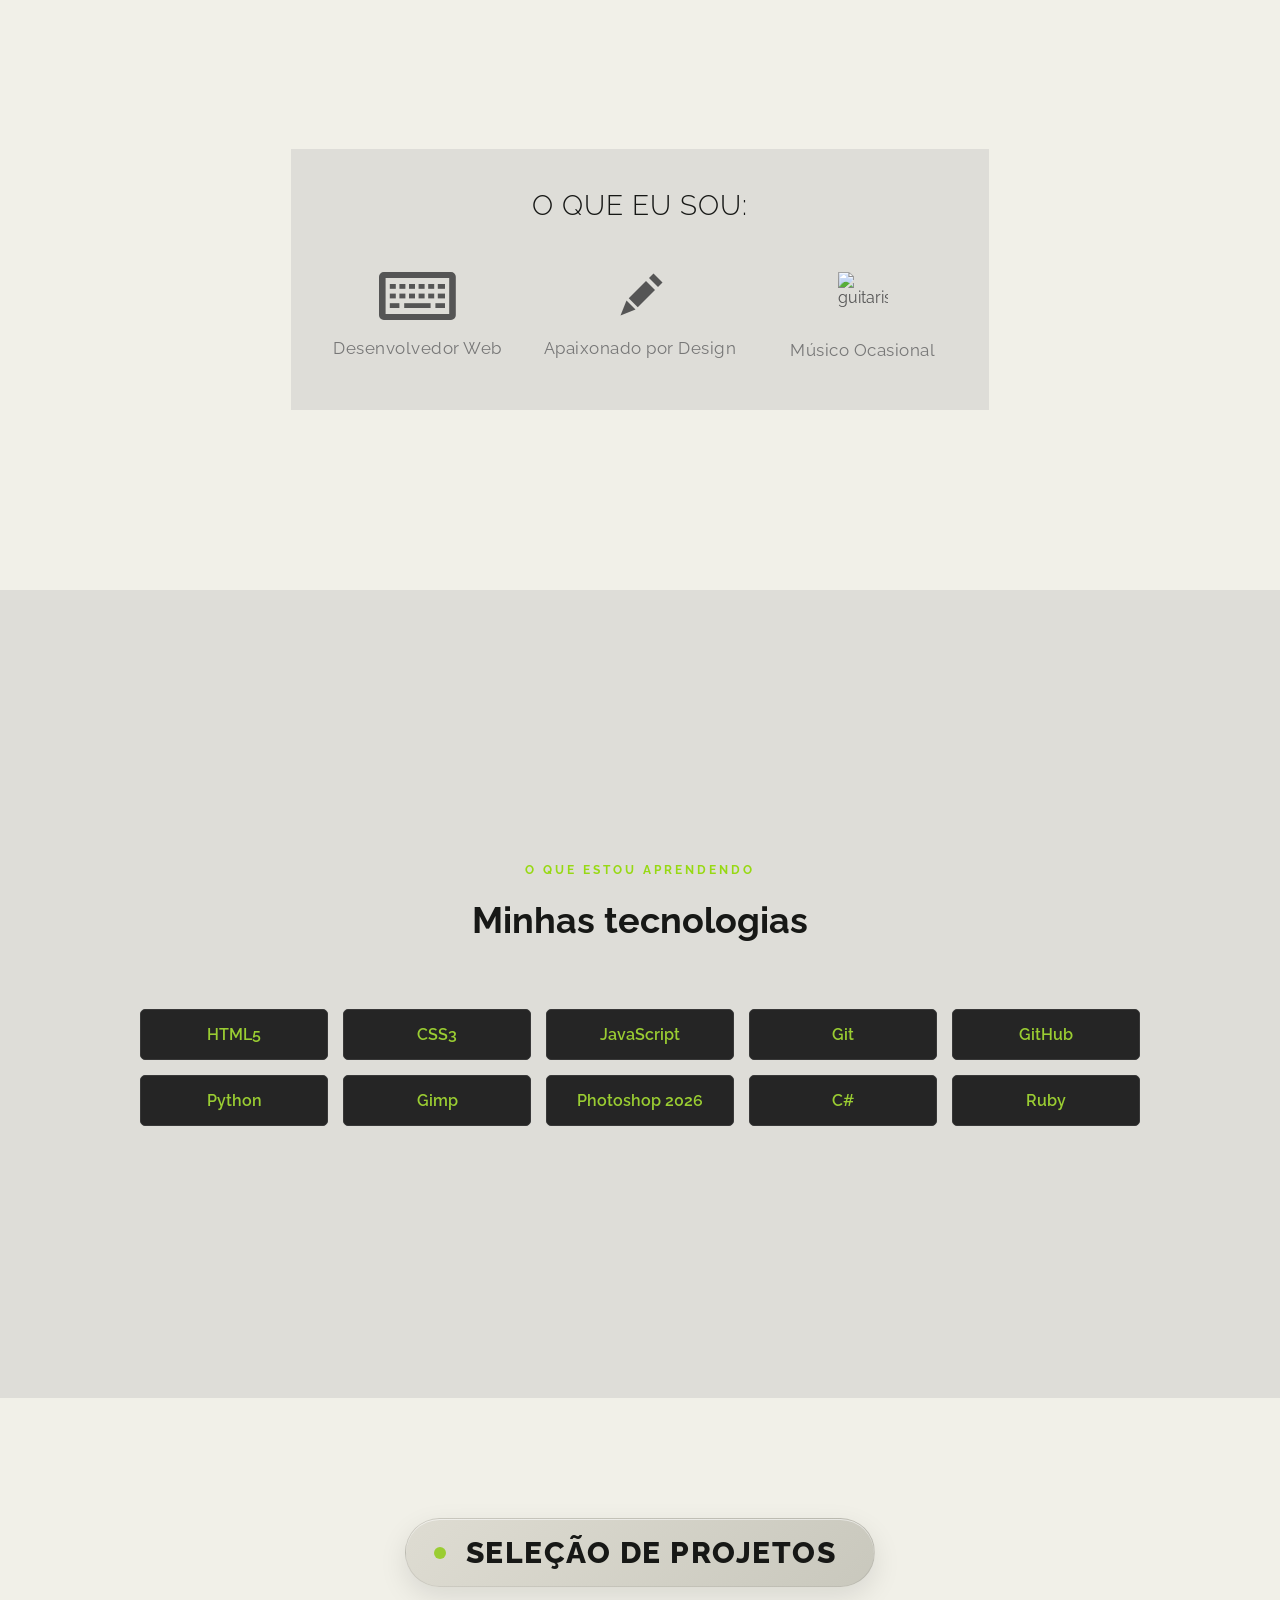
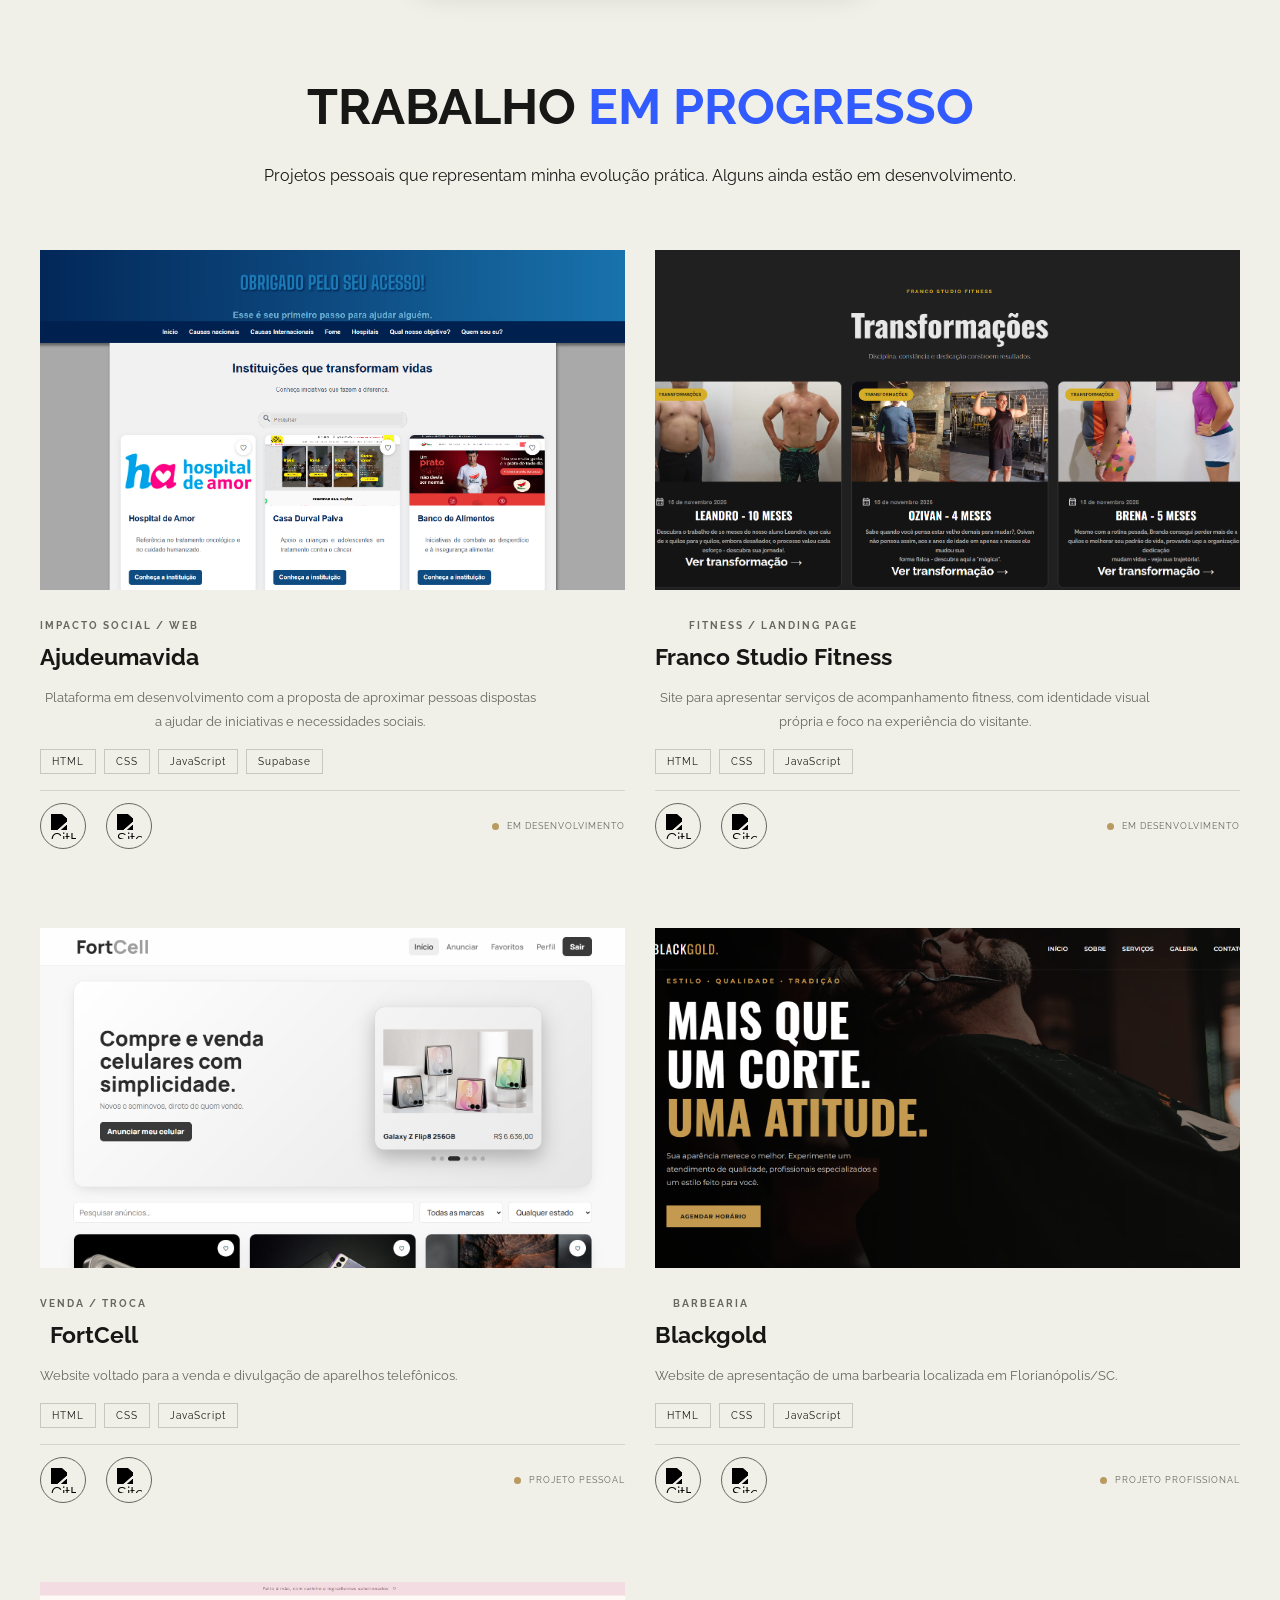
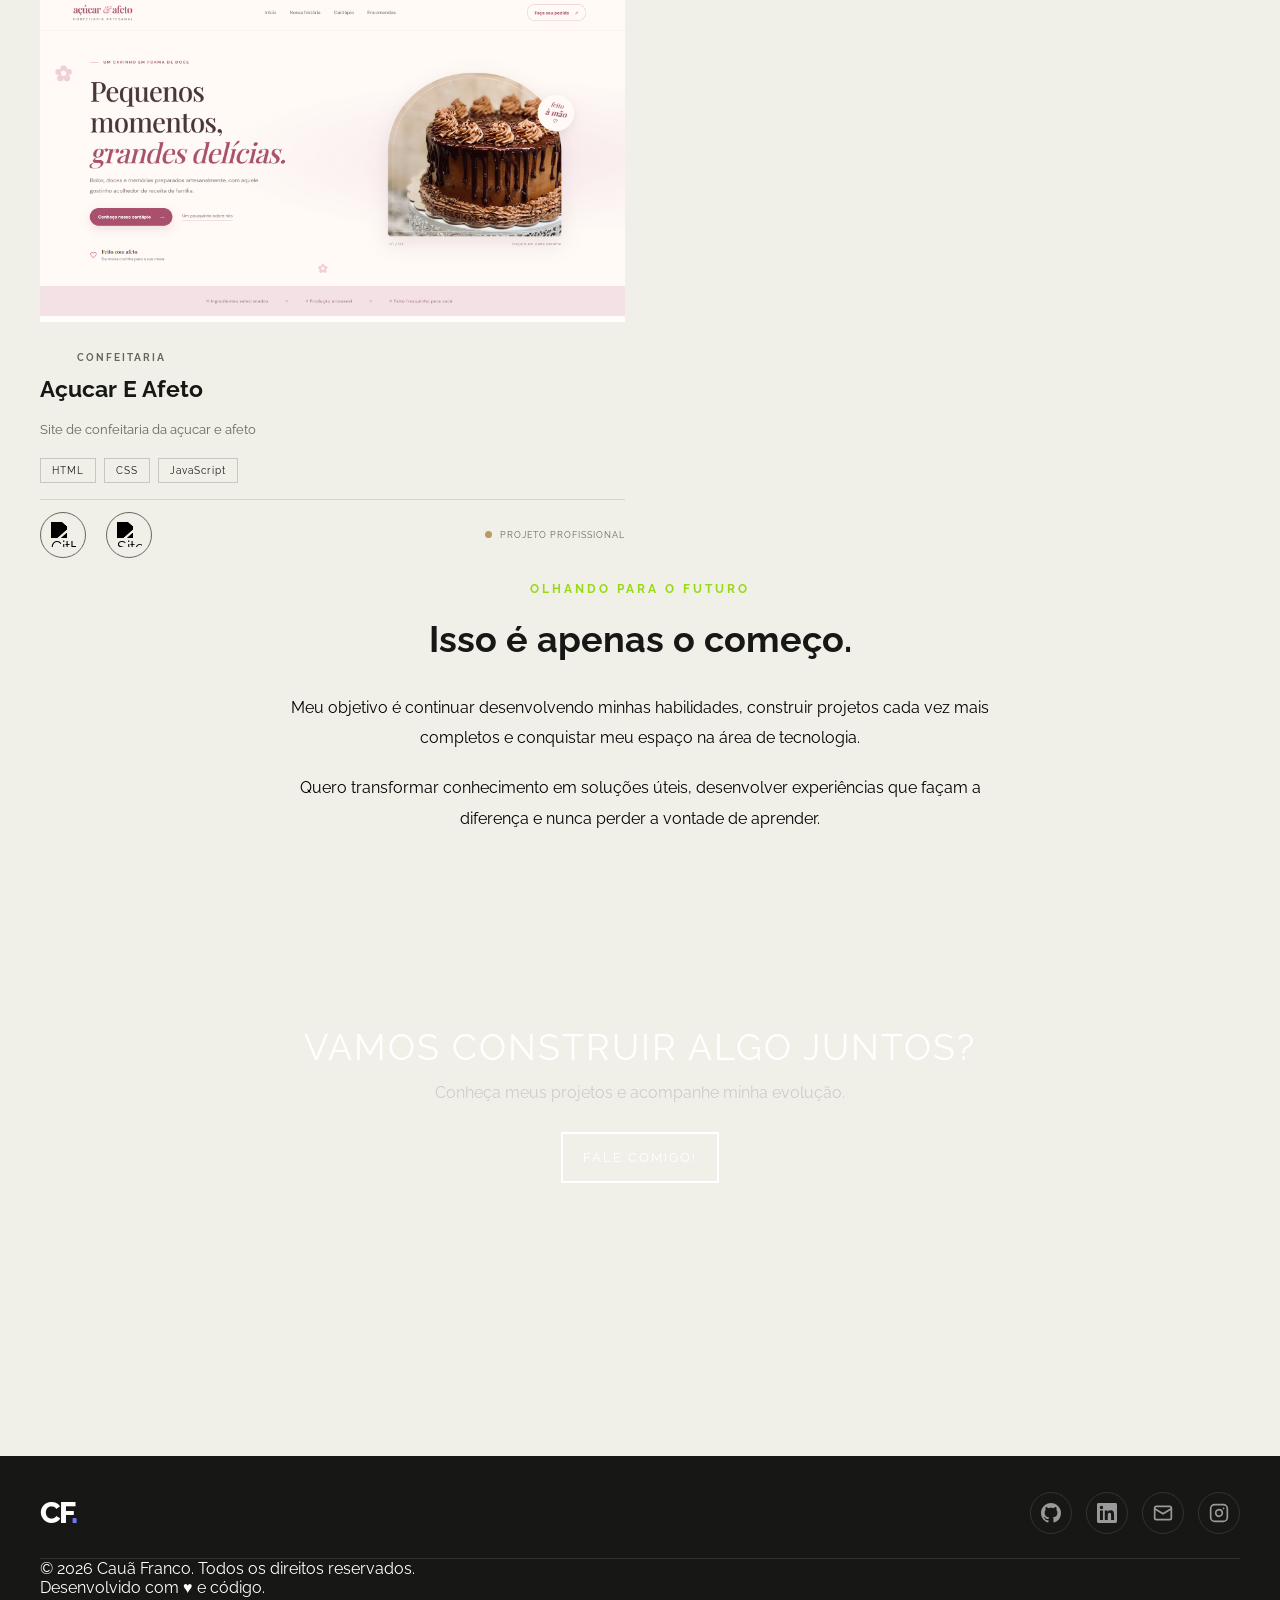
==== commit 28627169: "s" ====
--- a/index.html
+++ b/index.html
@@ -187,7 +187,7 @@
     </div>
 
     <div class="projects-title">
-        <h2 class="trabalho">Trablho <Span>em progresso</Span></h2>
+        <h2 class="trabalho">Trabalho <Span>em progresso</Span></h2>
         <p>Projetos pessoais que representam minha evolução prática. Alguns ainda estão em desenvolvimento.</p>
     </div>
 
@@ -197,7 +197,7 @@
         <article class="project-card">
             <div class="project-visual">
                 <img src="imagens/auv.png" alt="Ajudeumavida">
-                <span class="visual-label">01 — PLATAFORMA WEB</span>
+                <!-- <span class="visual-label">01 — PLATAFORMA WEB</span> -->
                 <div class="visual-bottom">
                     <!-- <span>CONEXÕES QUE AJUDAM</span> -->
                     <!-- <span>↗</span> -->
@@ -236,7 +236,7 @@
         <article class="project-card">
             <div class="project-visual">
                 <img src="imagens/fnf.png" alt="Franco Studio Fitness">
-                <span class="visual-label">02 — SITE INSTITUCIONAL</span>
+                <!-- <span class="visual-label">02 — SITE INSTITUCIONAL</span> -->
                 <div class="visual-bottom">
                     <!-- <span>DISCIPLINA • CONSTÂNCIA</span> -->
                     <!-- <span>↗</span> -->
@@ -274,7 +274,7 @@
         <article class="project-card">
             <div class="project-visual">
                 <img src="imagens/Captura de tela 2026-11-20 195725.png" alt="FortCell">
-                <span class="visual-label">03 — COMÉRCIO ELETRÔNICO</span>
+                <!-- <span class="visual-label">03 — COMÉRCIO ELETRÔNICO</span> -->
                 <div class="cine-title"></span>
                     <!-- <small>SEU PRÓXIMO APARELHO SE ENCONTRA AQUI.</small> -->
                 </div>
@@ -315,7 +315,7 @@
         <article class="project-card">
             <div class="project-visual">
                 <img src="imagens/barber.png" alt="Blackgold Barbearia">
-                <span class="visual-label">04 — BARBEARIA</span>
+                <!-- <span class="visual-label">04 — BARBEARIA</span> -->
                 <div class="barber"></span></div>
                 <div class="visual-bottom">
                     <!-- <span>SERVIÇOS DE BARBEARIA</span> -->
@@ -473,6 +473,15 @@
 
 <script src="scrips/animation.js"></script>
 <script src="scrips/header.js"></script>
-
+<script>
+  (function () {
+    var tema = 'light'; // tema padrão na primeira visita
+    try {
+      var salvo = localStorage.getItem('cf-tema');
+      if (salvo === 'dark' || salvo === 'light') tema = salvo;
+    } catch (e) {}
+    document.documentElement.setAttribute('data-theme', tema);
+  })();
+</script>
 </body>
 </html>
--- a/css/sobre.css
+++ b/css/sobre.css
@@ -112,13 +112,68 @@
   color: var(--acid);
 }
 .projetos {
-  font-size: 30px;
-  font-weight: bold;
-  background-color: #c9c8bd;
-  padding: 20px;
-  border-radius: 20px;
-  margin-bottom: 60px;
-}
+  position: relative;
+  display: block;
+  width: fit-content;
+  margin: 0 auto 60px;
+  padding: 16px 38px 16px 60px;
+
+  font-size: clamp(20px, 3vw, 30px);
+  font-weight: 800;
+  letter-spacing: 1.5px;
+  text-transform: uppercase;
+  text-align: center;
+  color: #171816;
+
+  background: linear-gradient(135deg, #dedcd2 0%, #c9c8bd 100%);
+  border: 1px solid rgba(0, 0, 0, 0.08);
+  border-radius: 999px;
+  box-shadow:
+    0 10px 28px rgba(0, 0, 0, 0.10),
+    inset 0 1px 0 rgba(255, 255, 255, 0.55);
+
+  transition: transform 0.3s ease, box-shadow 0.3s ease;
+}
+
+.projetos:hover {
+  transform: translateY(-3px);
+  box-shadow:
+    0 14px 34px rgba(0, 0, 0, 0.14),
+    inset 0 1px 0 rgba(255, 255, 255, 0.55);
+}
+
+/* ponto verde pulsando */
+.projetos::before {
+  content: "";
+  position: absolute;
+  left: 28px;
+  top: 50%;
+  width: 12px;
+  height: 12px;
+  border-radius: 50%;
+  background: yellowgreen;
+  transform: translateY(-50%);
+  box-shadow: 0 0 0 0 rgba(154, 205, 50, 0.6);
+  animation: pulso-projetos 2s infinite;
+}
+
+@keyframes pulso-projetos {
+  0%   { box-shadow: 0 0 0 0 rgba(154, 205, 50, 0.55); }
+  70%  { box-shadow: 0 0 0 12px rgba(154, 205, 50, 0); }
+  100% { box-shadow: 0 0 0 0 rgba(154, 205, 50, 0); }
+}
+
+/* tema escuro */
+html[data-theme="dark"] .projetos {
+  color: #f1f0e8;
+  background: linear-gradient(135deg, #232420 0%, #1a1b19 100%);
+  border-color: rgba(255, 255, 255, 0.08);
+  box-shadow:
+    0 10px 28px rgba(0, 0, 0, 0.45),
+    inset 0 1px 0 rgba(255, 255, 255, 0.05);
+}
+
+
 
 .descricao {
   margin: 0 auto;
@@ -373,4 +428,24 @@
   [data-theme="dark"] .resumo-item {
     background: rgba(255, 255, 255, 0.05);
   }
+}
+/* celular */
+@media (max-width: 480px) {
+  .projetos {
+    padding: 12px 24px 12px 48px;
+    letter-spacing: 1px;
+  }
+
+  .projetos::before {
+    left: 20px;
+    width: 10px;
+    height: 10px;
+  }
+}
+
+/* quem prefere menos movimento */
+@media (prefers-reduced-motion: reduce) {
+  .projetos::before {
+    animation: none;
+  }
 }
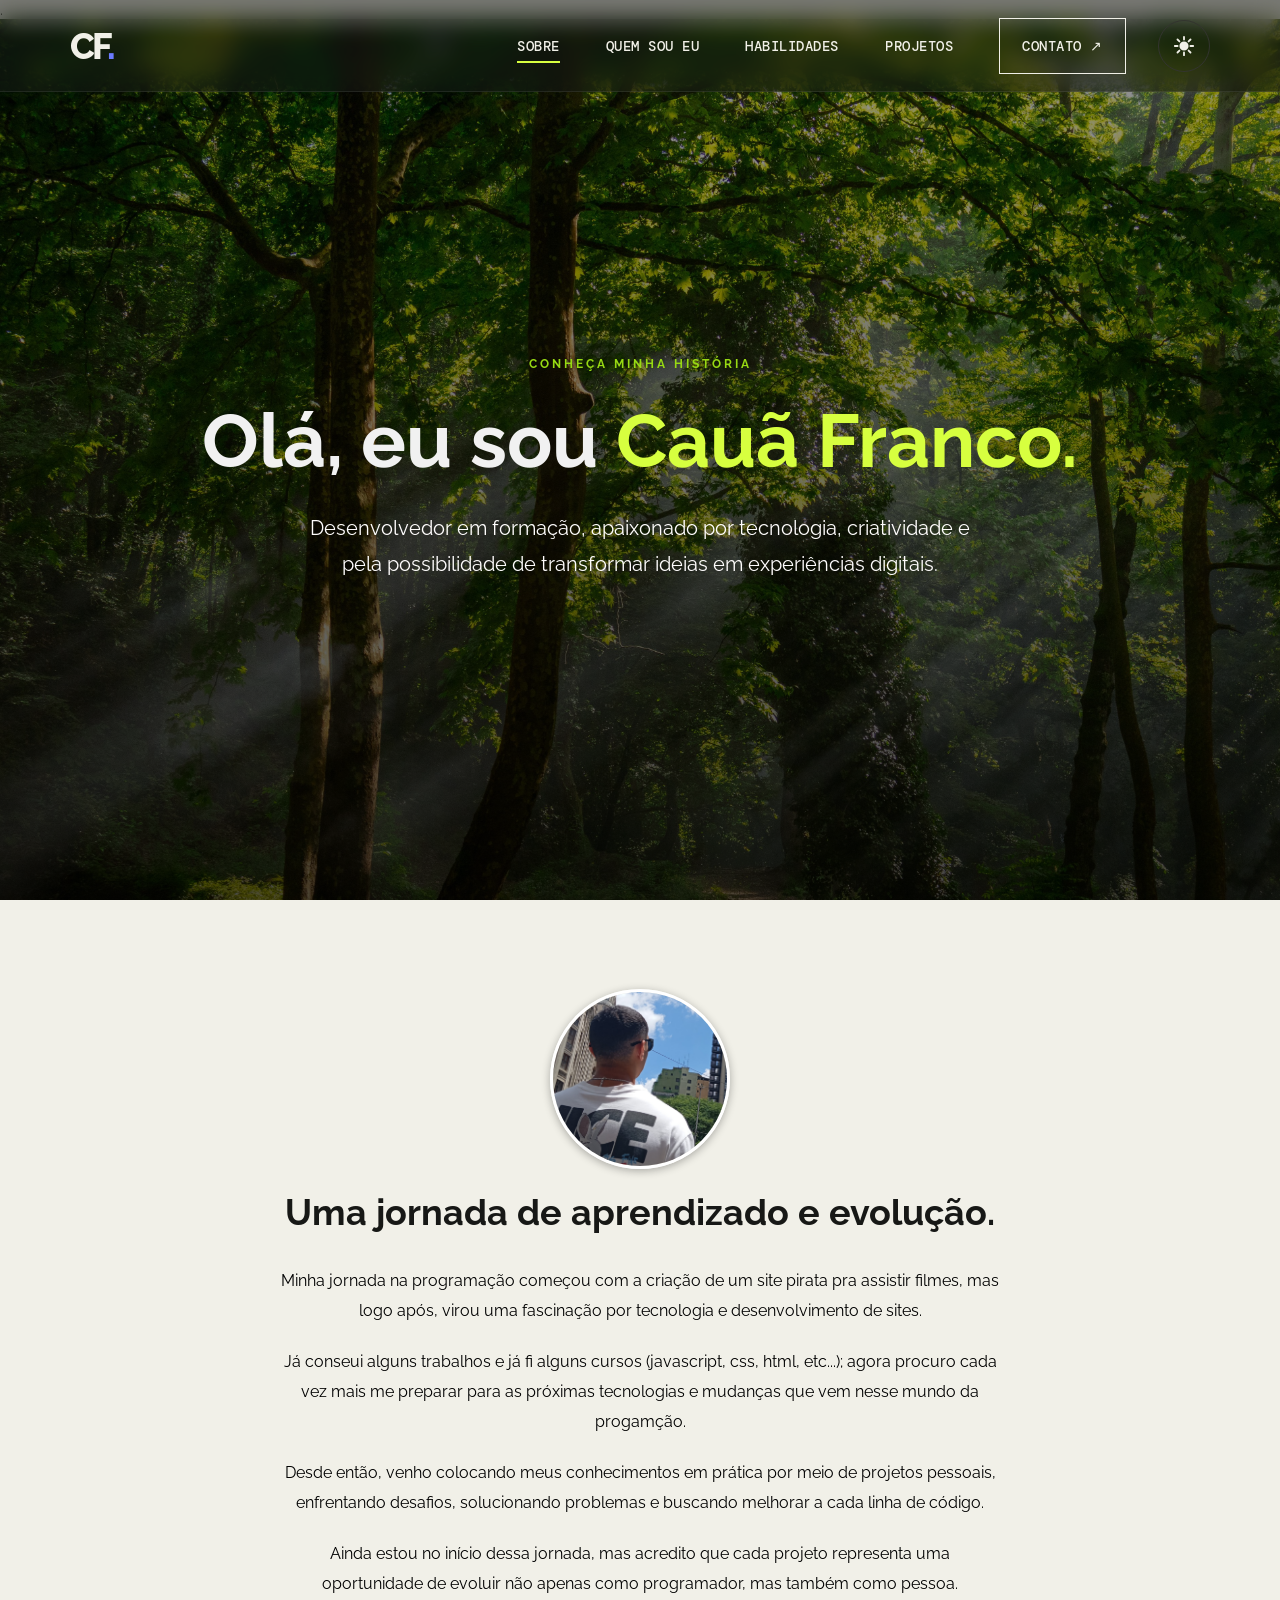
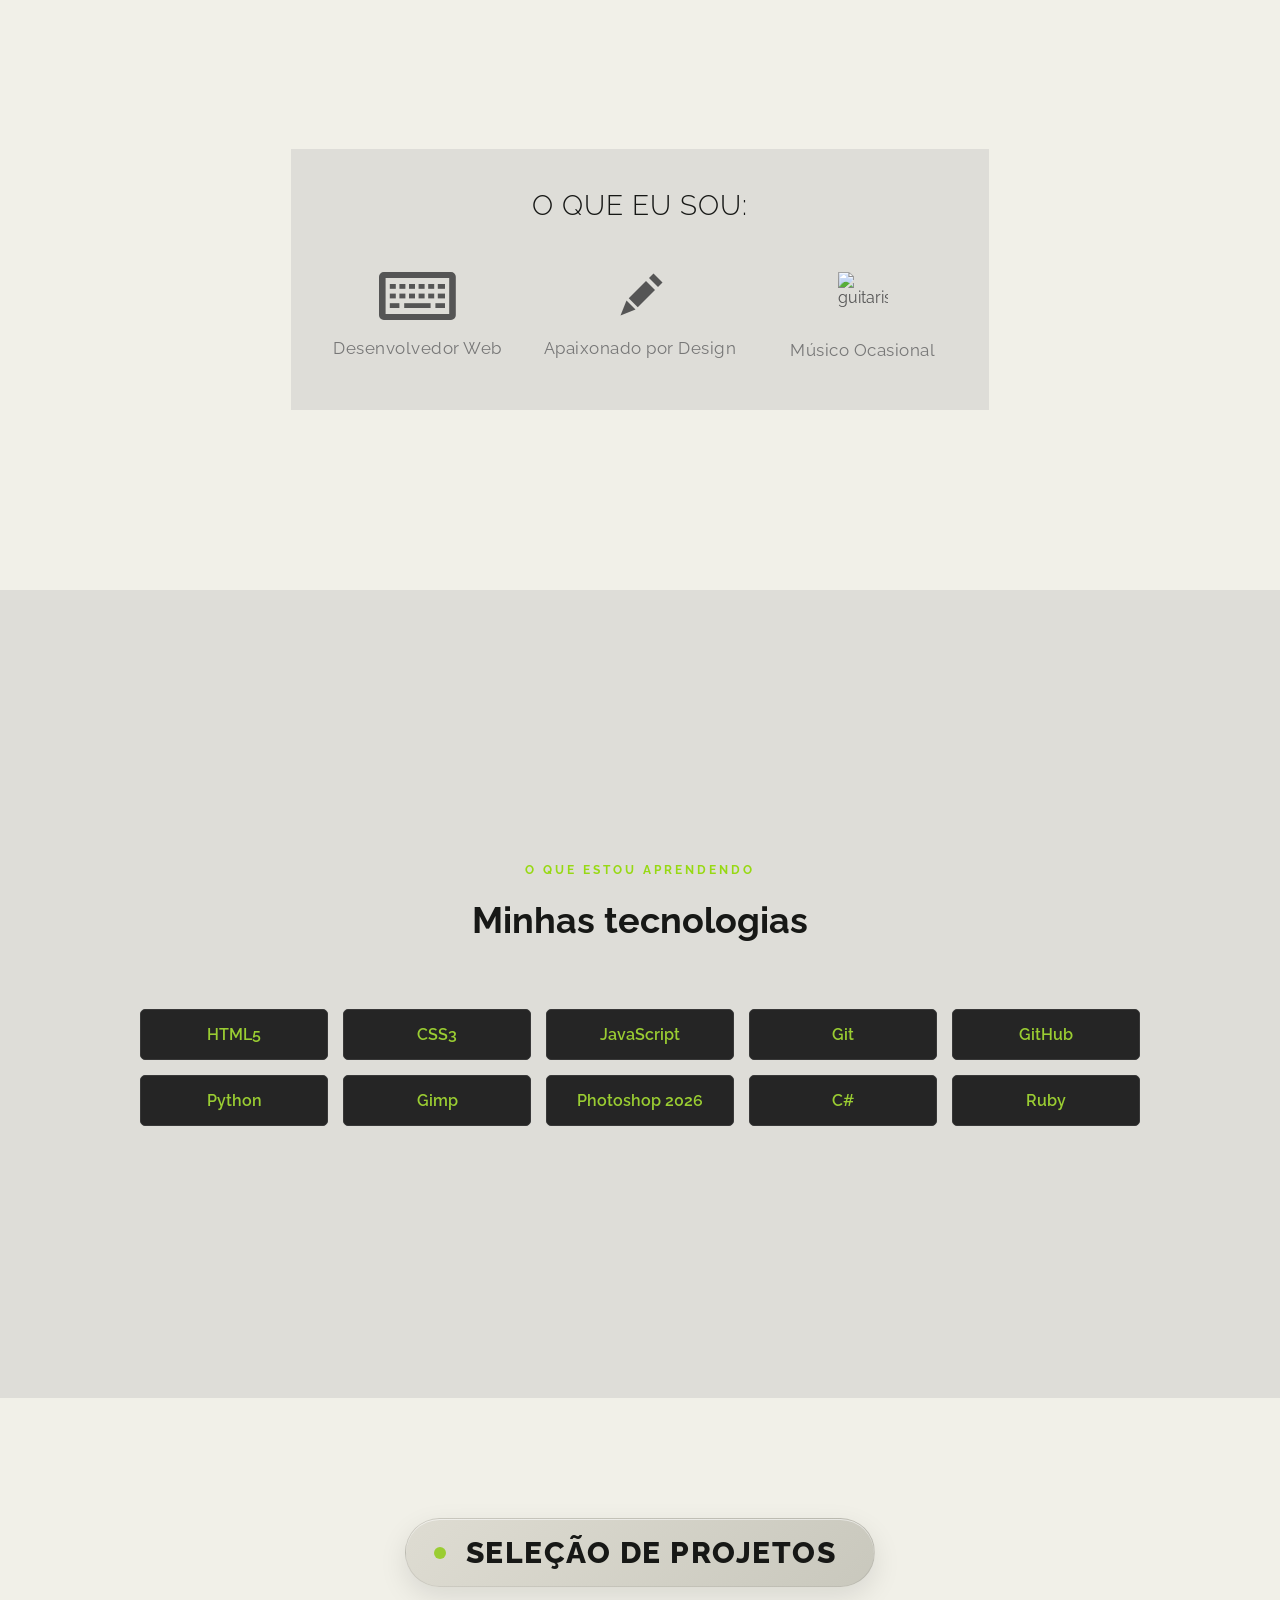
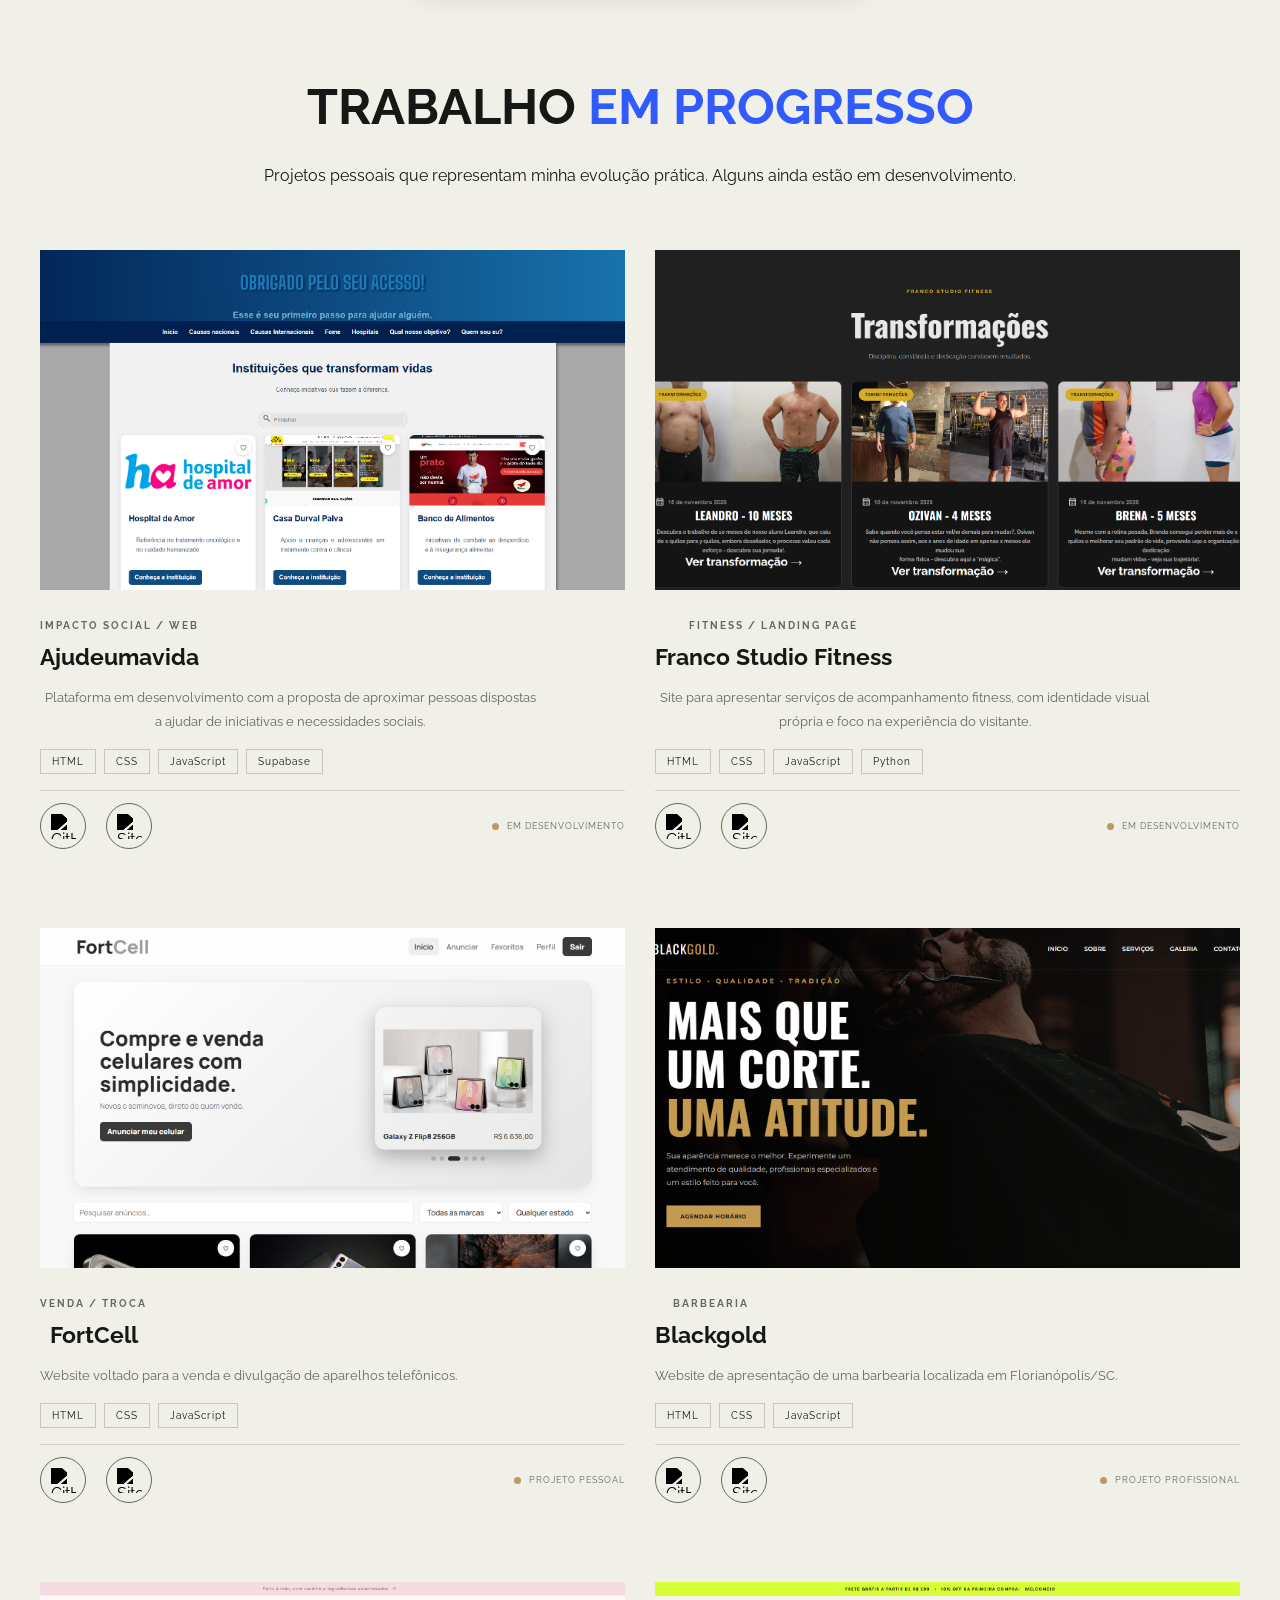
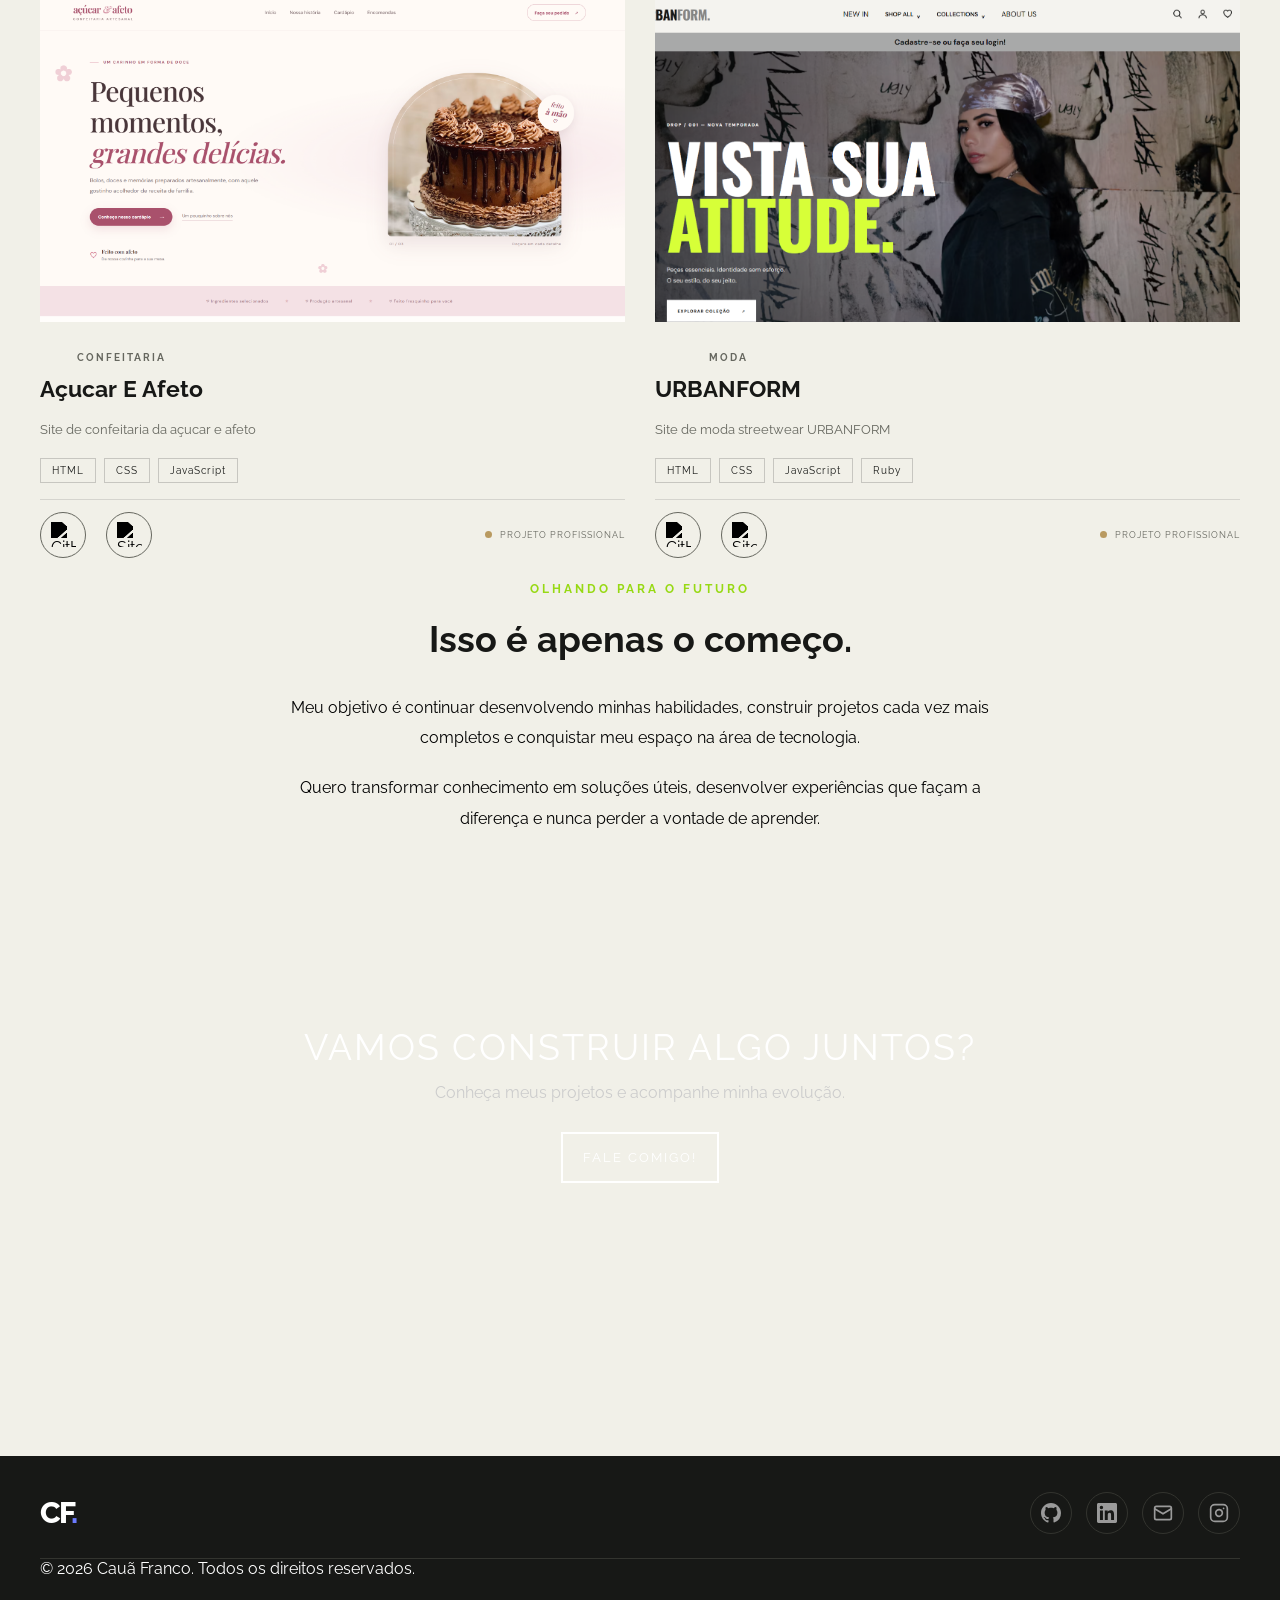
==== commit 0d22bb07: "ss" ====
--- a/index.html
+++ b/index.html
@@ -4,7 +4,7 @@
 <head>
     <meta charset="UTF-8">
     <meta name="viewport" content="width=device-width, initial-scale=1.0">
-    <title>Sobre mim | Cauã Franco</title>
+    <title>Cauã Franco  |  My Page</title>
     <link rel="stylesheet" href="css/sobre.css">
     <link rel="stylesheet" href="css/imagem.css">
     <link rel="stylesheet" href="css/foto.css">
@@ -252,7 +252,7 @@
                 <p>Site para apresentar serviços de acompanhamento fitness, com identidade visual própria e foco na experiência do visitante.</p>
 
                 <div class="tag-list">
-                    <span>HTML</span><span>CSS</span><span>JavaScript</span>
+                    <span>HTML</span><span>CSS</span><span>JavaScript</span><span>Python</span>
                 </div>
 
                 <div class="project-footer">
@@ -385,6 +385,45 @@
                     <span class="project-status"><i></i> PROJETO PROFISSIONAL</span>
                 </div>
             </div>
+            
+        </article>
+        <article class="project-card">
+            <div class="project-visual">
+                <img src="imagens/form.png" alt="Blackgold Barbearia">
+                <!-- <span class="visual-label">CONFEITARIA</span> -->
+                <div class="barber"></span></div>
+                <div class="visual-bottom">
+                    <!-- <span>SERVIÇOS DE BARBEARIA</span> -->
+                    <!-- <span>↗</span> -->
+                </div>
+            </div>
+
+            <div class="project-info">
+                <div>
+                    <span class="project-type">MODA</span>
+                    <h3>URBANFORM</h3>
+                </div>
+
+                <p>Site de moda streetwear URBANFORM</p>
+
+                <div class="tag-list">
+                    <span>HTML</span><span>CSS</span><span>JavaScript</span><span>Ruby</span>
+                </div>
+
+                <div class="project-footer">
+                    <div class="imgs-hover">
+                        <a href="https://github.com/theguy2006/urban-form" target="_blank" rel="noopener noreferrer">
+                            <img src="https://img.icons8.com/ios/50/github--v1.png" alt="GitHub">
+                        </a>
+                        <a href="https://theguy2006.github.io/urban-form/" target="_blank" rel="noopener noreferrer">
+                            <img src="https://img.icons8.com/ios/50/link--v1.png" alt="Site">
+                        </a>
+                    </div>
+
+                    <span class="project-status"><i></i> PROJETO PROFISSIONAL</span>
+                </div>
+            </div>
+            
         </article>
 
     </div>
@@ -465,7 +504,7 @@
 
         <div class="footer-mini-bottom">
             <p style="color: white;">© 2026 Cauã Franco. Todos os direitos reservados.</p>
-            <p style="color: white;">Desenvolvido com <span>♥</span> e código.</p>
+            
         </div>
 
     </div>
